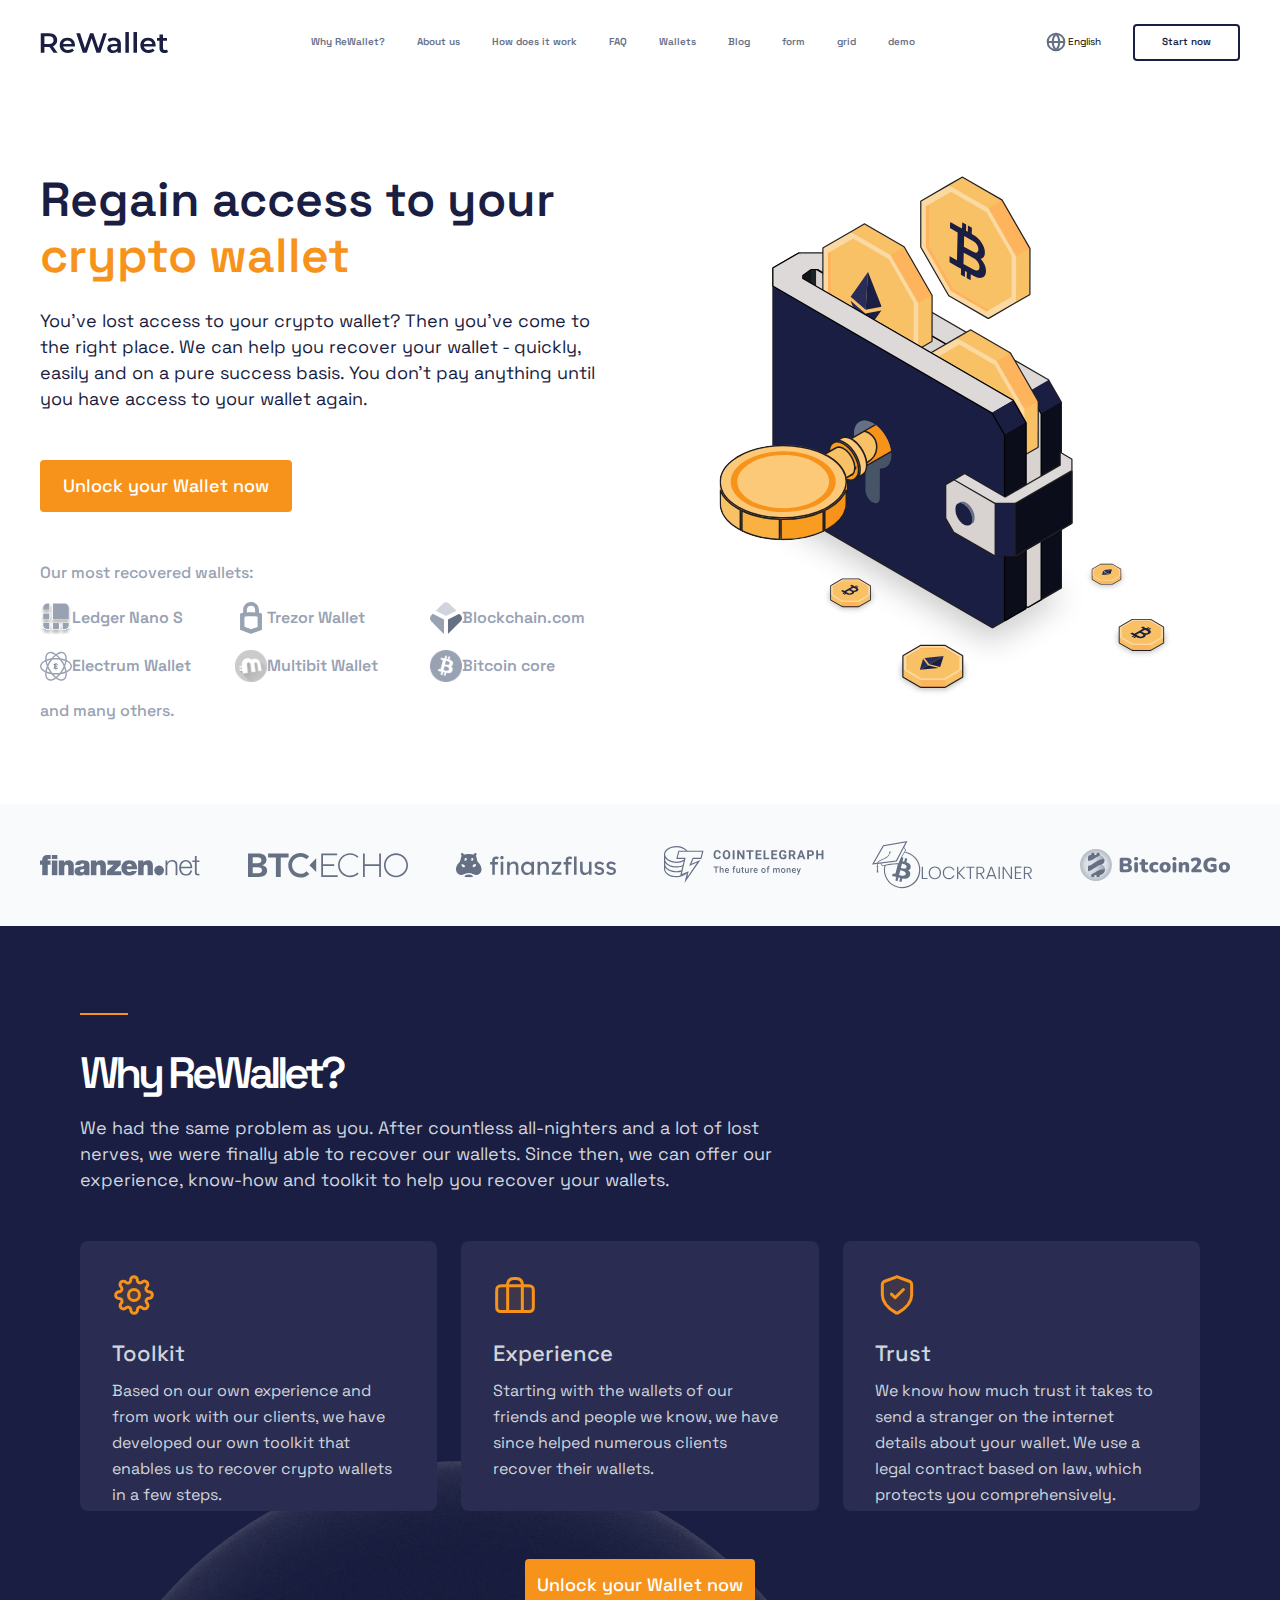
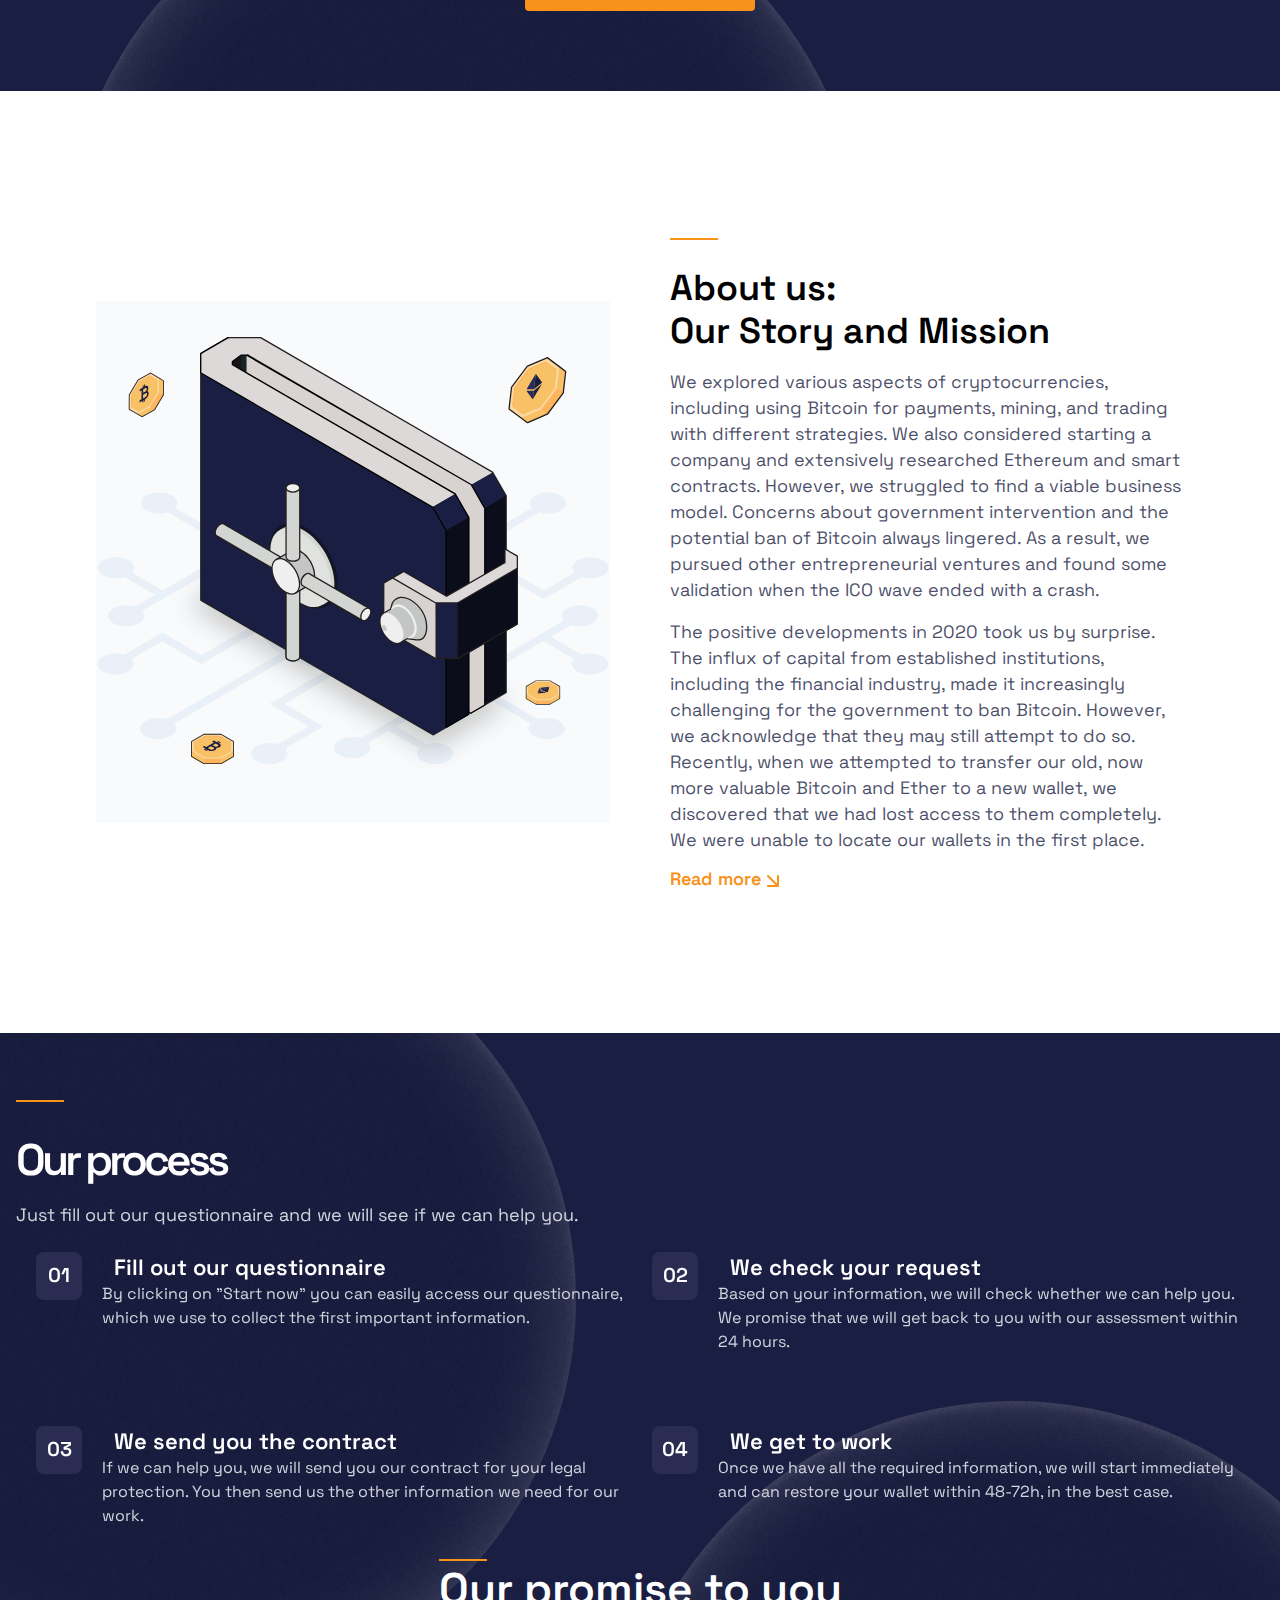
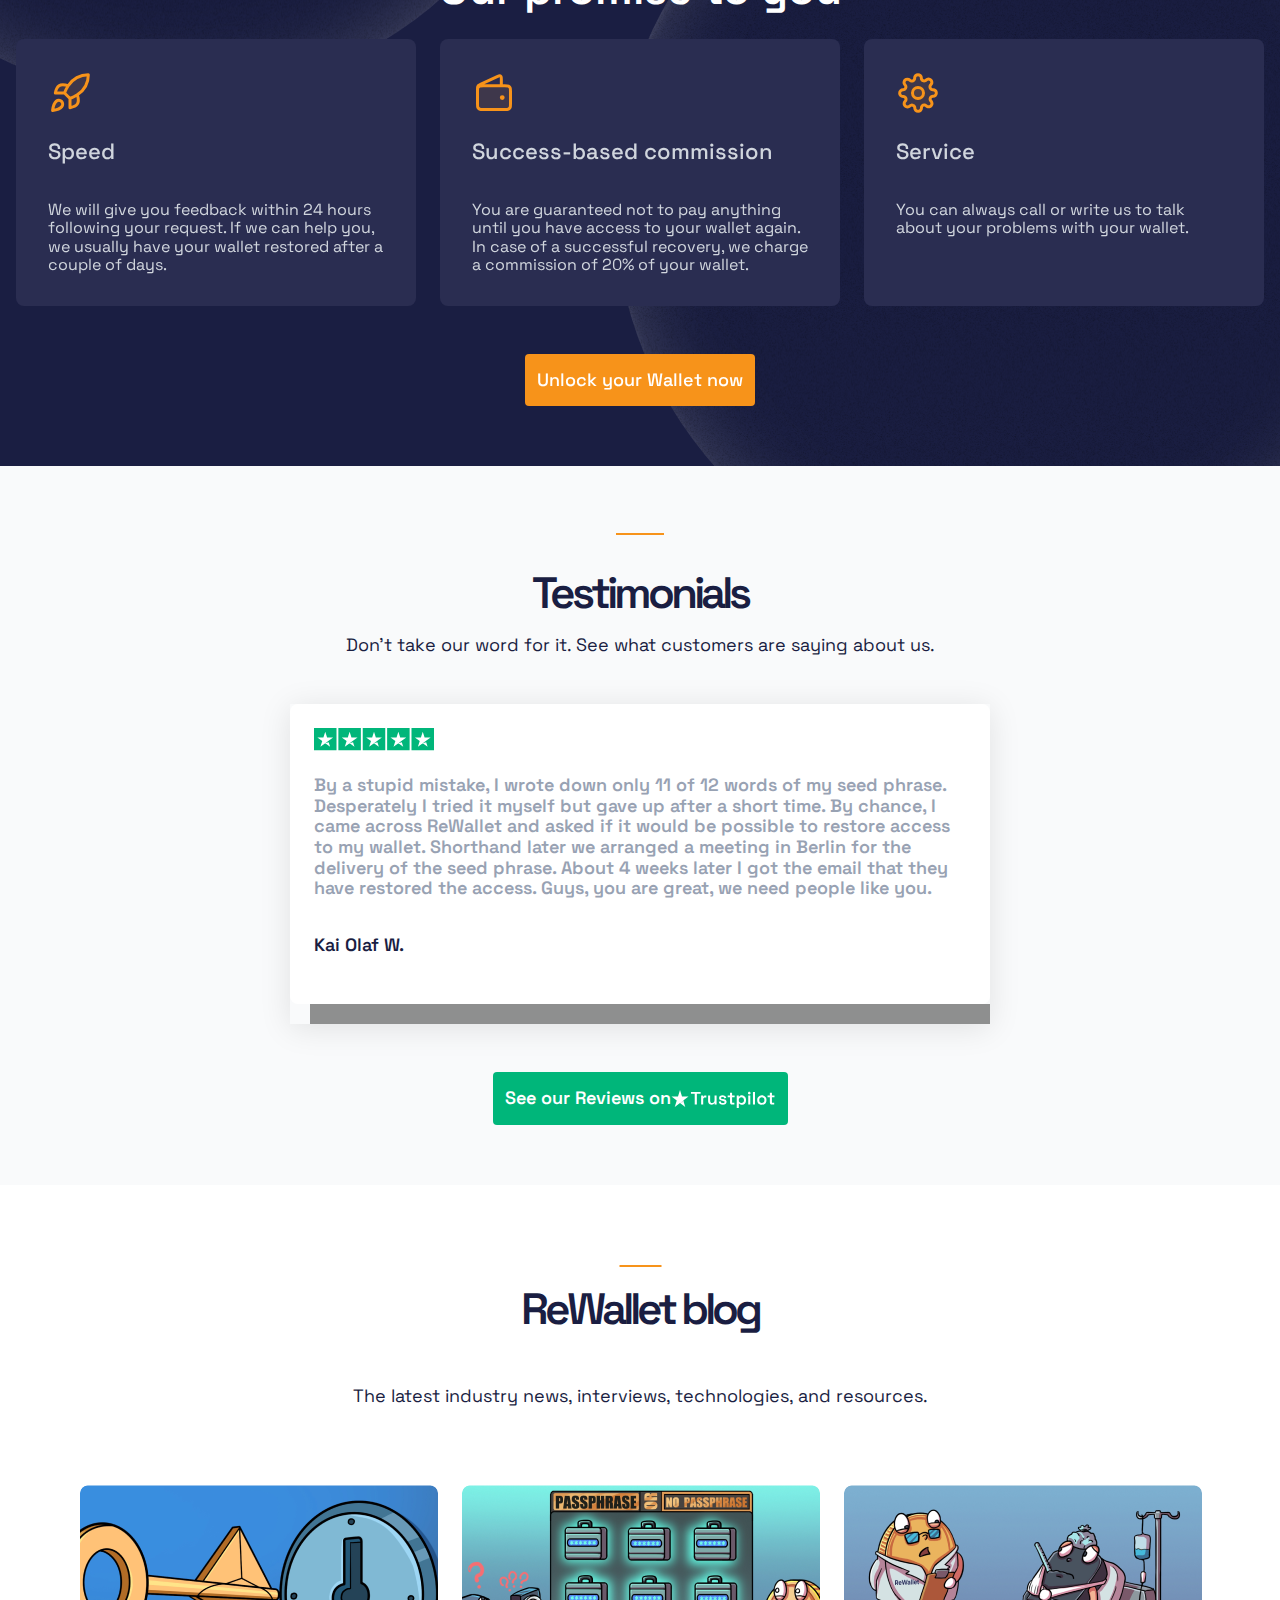
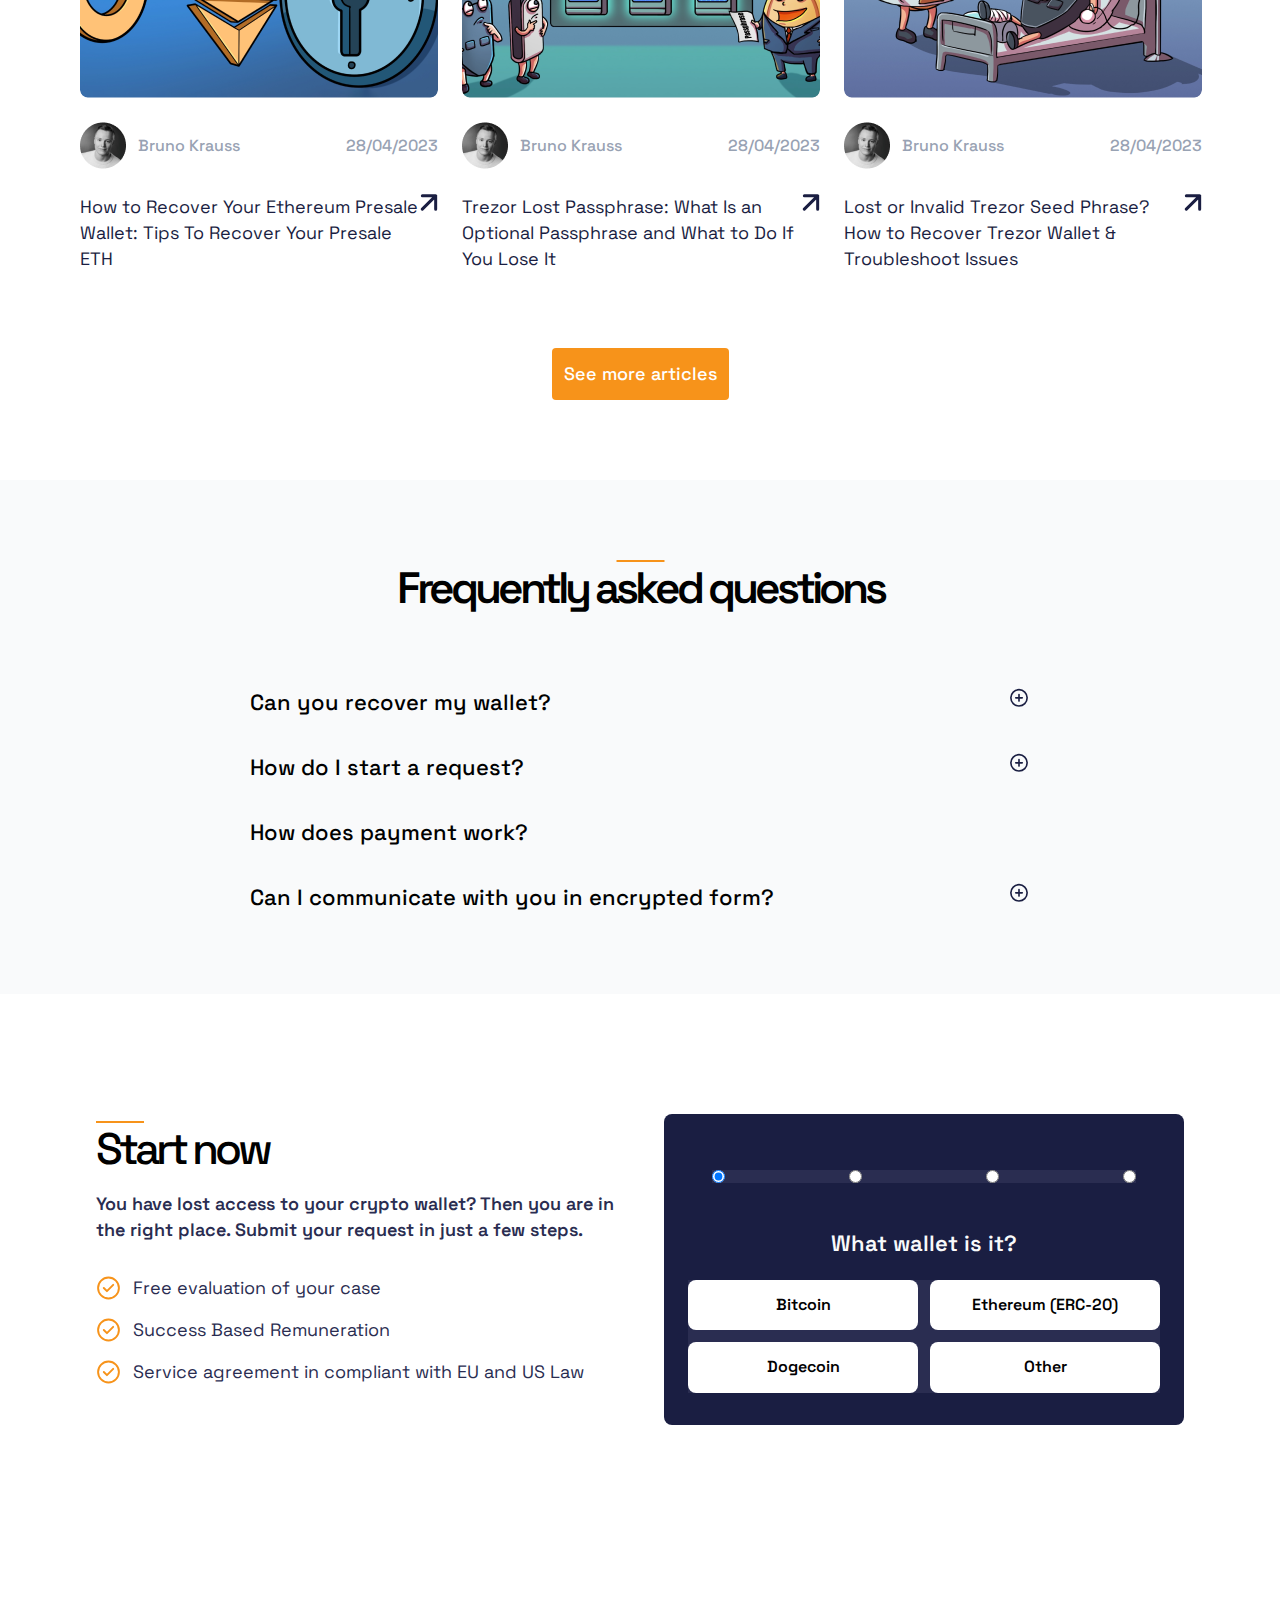
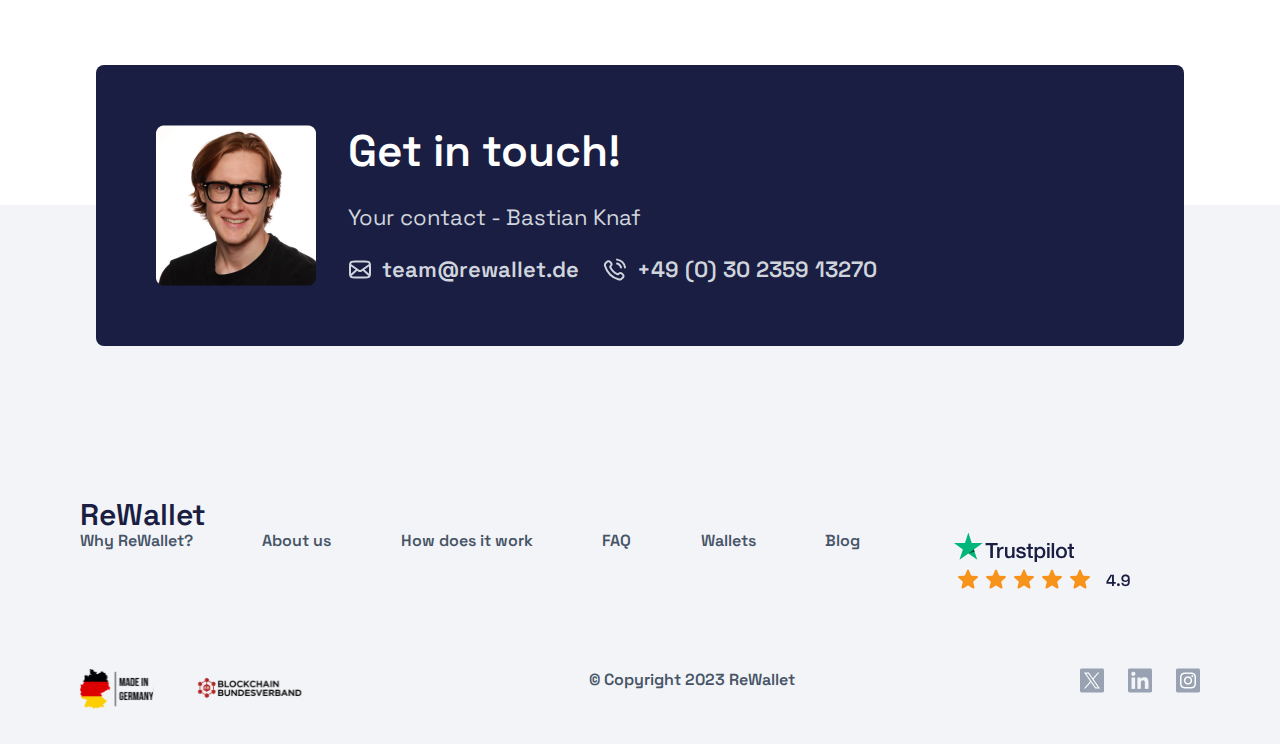
==== index.html @ 8395cf78 "fix-validation" ====
<!DOCTYPE html>
<html lang="en">

<head>
    <meta charset="UTF-8">
    <meta name="viewport" content="width=device-width, initial-scale=1.0">
    <link rel="stylesheet" href="css/normalize.css">
    <link rel="stylesheet" href="css/style.css">
    <link rel="shortcut_icon" href="#" type="image/png">
    <title>ReWallet</title>

</head>

<body>
    <header class="header__container">
        <img class="header__logo" src="./img/ReWallet.svg" alt="ReWallet">

        <div class="header__navbar">
            <nav class="navbar">
                <a href="index.html">Why ReWallet?</a>
                <a href="#">About us</a>
                <a href="#">How does it work</a>
                <a href="#">FAQ</a>
                <a href="#">Wallets</a>
                <a href="#">Blog</a>
                <a href="form.html">form</a>
                <a href="grid.html">grid</a>
                <a href="demo.html">demo</a>
            </nav>
        </div>
        <div class="header_btns">
            <button class="header_langbtn">
        <img src="img/world.svg" alt="">English</button>
            <a class="header2_startnow_text" href="#">Start now</a>
        </div>

        <button class="header__button-menu" name="menu">
      <img src="./img/nav_menu_button.svg" alt="navigation">
    </button>

    </header>
    <main>
        <section class="regain">
            <div class="regain_container">
                <h1>
                    Regain access to your<span> crypto wallet</span>
                </h1>
                <p class="regain-text">
                    You've lost access to your crypto wallet? Then you've come to the right place. We can help you recover your wallet - quickly, easily and on a pure success basis. You don't pay anything until you have access to your wallet again.</p>
                <a class="regain_button" href="#">Unlock your Wallet now</a>
                <div class="logos_container">
                    <p class="regain_subsubtitle">Our most recovered wallets:</p>
                    <ul class="logos">
                        <li>
                            <img src="./img/ledger_nano_s_icon_.svg" alt="">
                            <p>
                                Ledger Nano S</p>
                        </li>
                        <li>
                            <img src="./img/trezor_wallet_icon.svg" alt="">
                            <p>Trezor Wallet</p>
                        </li>
                        <li>
                            <img src="./img/blockchane_icon.svg" alt="">
                            <p>Blockchain.com</p>
                        </li>
                        <li>
                            <img src="./img/electrum_wallet_icon.svg" alt="">
                            <p>Electrum Wallet</p>
                        </li>
                        <li>
                            <img src="./img/multibit_wallet_icon.svg" alt="">
                            <p>Multibit Wallet</p>
                        </li>
                        <li>
                            <img src="./img/bitcoin_core_icon.png" alt="">
                            <p>Bitcoin core</p>
                        </li>
                    </ul>
                    <p class="regain_subsubtitle">and many others.</p>
                </div>
            </div>
            <img class="img_izoiation" src="./img/main_logo.svg" alt="">

        </section>
        <section class="logos_2">
            <ul class="logos2">
                <li><img src="./img/finanzer_net.svg" alt="finazer"></li>
                <li><img src="./img/btc_echo.svg" alt="btc_echo"></li>
                <li><img src="./img/finanzfluss.svg" alt="finanzfluss"></li>
                <li><img src="./img/Cointelegraph.svg" alt="Cointelegraph"></li>
                <li><img src="./img/locktrainer.svg" alt="locktrainer"></li>
                <li><img src="./img/b2go.svg" alt="b2go"></li>
            </ul>
        </section>
        <section class="why_title">
            <img class="fon_eps" src="./img/Ellipse.svg" alt="">
            <div>
                <img class="line_orange" src="./img/line_orange.svg" alt="">
                <h1>Why ReWallet?</h1>
                <p>
                    We had the same problem as you. After countless all-nighters and a lot of lost nerves, we were finally able to recover our wallets. Since then, we can offer our experience, know-how and toolkit to help you recover your wallets.
                </p>
                <img class="fon_eps1" src="./img/Ellipse.svg" alt="">
                <div class="why_table">
                    <ul class="why_li">


                        <li>
                            <img src="./img/toolkit_icon.svg" alt="">
                            <h2>Toolkit</h2>
                            <p>
                                Based on our own experience and from work with our clients, we have developed our own toolkit that enables us to recover crypto wallets in a few steps.
                            </p>
                        </li>
                        <li>
                            <img src="./img/experience_icon.svg" alt="experience">
                            <h2>Experience</h2>
                            <p>
                                Starting with the wallets of our friends and people we know, we have since helped numerous clients recover their wallets.
                            </p>
                        </li>
                        <li>
                            <img src="./img/trust_icon.svg" alt="trust">
                            <h2>Trust</h2>
                            <p>
                                We know how much trust it takes to send a stranger on the internet details about your wallet. We use a legal contract based on law, which protects you comprehensively.
                            </p>
                        </li>
                    </ul>
                    <a class="btn_why" href="#">Unlock your Wallet now</a>
                </div>
            </div>
        </section>

        <section class="about_us">
            <img class="img_izoiation" src="./img/isolation_mode.svg" alt="isolation_mode">
            <div class="About_our">
                <img src="./img/line_orange.svg" alt="line">
                <h1>About us:<br>Our Story and Mission</h1>
                <p>
                    We explored various aspects of cryptocurrencies, including using Bitcoin for payments, mining, and trading with different strategies. We also considered starting a company and extensively researched Ethereum and smart contracts. However, we struggled
                    to find a viable business model. Concerns about government intervention and the potential ban of Bitcoin always lingered. As a result, we pursued other entrepreneurial ventures and found some validation when the ICO wave ended with
                    a crash. </p>
                <p>
                    The positive developments in 2020 took us by surprise. The influx of capital from established institutions, including the financial industry, made it increasingly challenging for the government to ban Bitcoin. However, we acknowledge that they may still
                    attempt to do so. Recently, when we attempted to transfer our old, now more valuable Bitcoin and Ether to a new wallet, we discovered that we had lost access to them completely. We were unable to locate our wallets in the first place.
                </p>
                <a href="#">Read more<img src="./img/show_more.svg" alt="show_more"></a>
            </div>
        </section>

        <section class="section">
            <img class="first-bg-image" src="img/Ellipse.svg" alt="">
            <img class="second-bg-image" src="img/Ellipse.svg" alt="">

            <div class="our_process">

                <img src="./img/line_orange.svg" alt="line">
                <h1>Our process</h1>
                <p>
                    Just fill out our questionnaire and we will see if we can help you.
                </p>

                <ul class="our_ul">
                    <li>
                        <span>01</span>
                        <div>

                            <h2>Fill out our questionnaire</h2>
                            <p>
                                By clicking on "Start now" you can easily access our questionnaire, which we use to collect the first important information.
                            </p>
                        </div>

                    </li>
                    <li>
                        <span>02</span>
                        <div>

                            <h2>We check your request</h2>
                            <p>
                                Based on your information, we will check whether we can help you. We promise that we will get back to you with our assessment within 24 hours.
                            </p>
                        </div>

                    </li>
                    <li>
                        <span>03</span>
                        <div>

                            <h2>We send you the contract</h2>
                            <p>
                                If we can help you, we will send you our contract for your legal protection. You then send us the other information we need for our work.
                            </p>
                        </div>

                    </li>
                    <li>
                        <span>04</span>
                        <div>

                            <h2>We get to work</h2>
                            <p>
                                Once we have all the required information, we will start immediately and can restore your wallet within 48-72h, in the best case.
                            </p>
                        </div>
                    </li>
                </ul>

            </div>
            <div class="our_promise_subtitle">
                <img src="./img/line_orange.svg" alt="line">
                <h2>Our promise to you</h2>
            </div>
            <div class="our_promise_block2">
                <ul>
                    <li>
                        <img src="./img/rocket.svg" alt="rocket">
                        <h3>Speed</h3>
                        <p>
                            We will give you feedback within 24 hours following your request. If we can help you, we usually have your wallet restored after a couple of days.
                        </p>
                    </li>
                    <li>
                        <img src="./img/wallet_icon.svg" alt="wallet">
                        <h3>Success-based commission</h3>
                        <p>
                            You are guaranteed not to pay anything until you have access to your wallet again. In case of a successful recovery, we charge a commission of 20% of your wallet.
                        </p>
                    </li>
                    <li>
                        <img src="./img/gear_icon.svg" alt="gear">
                        <h3>Service</h3>
                        <p>
                            You can always call or write us to talk about your problems with your wallet.
                        </p>
                    </li>
                </ul>
                <a class="our_button">Unlock your Wallet now</a>
            </div>
        </section>
        <section class="section_testimonials">
            <div class="container_testimonials">
                <img src="./img/line_orange.svg" alt="line">
                <h1>Testimonials</h1>
                <p>
                    Don't take our word for it. See what customers are saying about us.
                </p>
            </div>
            <div class="wrapper">
                <ul>
                    <li>
                        <img src="./img/five_stars.svg" alt="stars">
                        <p>
                            By a stupid mistake, I wrote down only 11 of 12 words of my seed phrase. Desperately I tried it myself but gave up after a short time. By chance, I came across ReWallet and asked if it would be possible to restore access to my wallet. Shorthand later
                            we arranged a meeting in Berlin for the delivery of the seed phrase. About 4 weeks later I got the email that they have restored the access. Guys, you are great, we need people like you.
                        </p>
                        <h2>Kai Olaf W.</h2>
                    </li>
                    <li>
                        <img src="./img/five_stars.svg" alt="stars">
                        <p>
                            I had pretty much written off my lost wallet until I came across ReWallet in forums. The good reviews prompted me to make an inquiry on the ReWallet site. At first, I was skeptical. But that was quickly dispelled. Promptly came a response, and it was
                            probed whether a recovery of my wallet possible. After about 1 week came the positive news. Then everything went quickly and I was back in possession of my Wallet.
                        </p>
                        <h2>Daniel</h2>
                    </li>
                </ul>
            </div>
            <a class="star_button" href="#">
                <p>See our Reviews on</p>
                <img src="./img/star_trustpoilot.svg" alt="one_star">
            </a>
        </section>
        <section class="rew_blog">
            <div class="blog_subsection">
                <img src="img/line_orange.svg" alt="line_orange_center" class="line_center">
                <h2>ReWallet blog</h2>
                <p>
                    The latest industry news, interviews, technologies, and resources.
                </p>
            </div>
            <ul class="blog_sect">
                <li class="gap_rew">
                    <img src="./img/key.png" alt="key">
                    <ul class="rewallet-ul__ava">
                        <li>
                            <p> Bruno Krauss</p>
                            <img class="rewallet_line" src="./img/ava.png" alt="avatar">
                        </li>
                        <li>
                            <p>28/04/2023</p>
                        </li>
                    </ul>
                    <a href="#">
                        <p class="rewallet__item"> How to Recover Your Ethereum Presale Wallet: Tips To Recover Your Presale ETH
                            <img src="./img/arrow_Icon.svg" alt="arrow">
                        </p>
                    </a>
                </li>
                <li class="gap_rew">
                    <img class="rewallet__img" src="./img/fishs.png" alt="fish">
                    <ul class="rewallet-ul__ava">
                        <li>
                            <p> Bruno Krauss</p>
                            <img class="rewallet_line" src="./img/ava.png" alt="avatar">
                        </li>
                        <li>
                            <p>28/04/2023</p>
                        </li>
                    </ul>
                    <a href="">
                        <p class="rewallet__item">Trezor Lost Passphrase: What Is an Optional Passphrase and What to Do If You Lose It <img src="./img/arrow_Icon.svg" alt="arrow" class="arrow">
                        </p>
                    </a>
                </li>
                <li class="gap_rew">
                    <img class="rewallet__img" src="./img/doctors.png" alt="doc">
                    <ul class="rewallet-ul__ava">
                        <li>
                            <p> Bruno Krauss</p>
                            <img class="rewallet_line" src="./img/ava.png" alt="avatar">
                        </li>
                        <li>
                            <p>28/04/2023</p>
                        </li>
                    </ul>
                    <a href="">
                        <p class="rewallet__item">
                            Lost or Invalid Trezor Seed Phrase? How to Recover Trezor Wallet & Troubleshoot Issues
                            <img src="./img/arrow_Icon.svg" alt="arrow">
                        </p>
                    </a>
                </li>
            </ul>
            <a href="#" class="reg-discrbtn">See more articles</a>

        </section>
        <section class="lost_section">
            <div class="container_Frequently">
                <img src="img/line_orange.svg" alt="">
                <h2>Frequently asked questions</h2>
            </div>

            <div class="frequently__list">
                <ul>
                    <li>
                        <details>
                            <summary>
                                <a>
                                    <span>Can you recover my wallet?</span>
                                    <img src="./img/plus.svg" alt="plus_button" class="plus_img">
                                </a>
                            </summary>
                            <p> We cannot guarantee that we will be able to help you with your wallet. However, we have already helped many clients with the recovery of their wallets in the past. Through our word libraries, our software tools and our optimized
                                scripts, which we run on high-performance hardware, we can help you find your wallet password or your seedphrase. We can also help you with the physical recovery of your wallet. Please send us a request via the contact
                                form and we will give you feedback if and how we can help you. </p>
                        </details>
                    </li>
                    <li>
                        <details>
                            <summary>
                                <a>
                                    <span>How do I start a request?</span>
                                    <img src="./img/plus.svg" alt="plus_button" class="plus_img">
                                </a>
                            </summary>
                            <p> no info </p>
                        </details>
                    </li>
                    <li>
                        <details>
                            <summary>
                                <a>
                                    <span>How does payment work?</span>
                                </a>
                            </summary>
                            <p> no info </p>
                        </details>
                    </li>
                    <li>
                        <details>
                            <summary>
                                <a class="frequently__button">
                                    <span> Can I communicate with you in encrypted form?</span>
                                    <img src="./img/plus.svg" alt="plus_button" class="plus_img">
                                </a>
                            </summary>
                            <p class="frequently__text"> no info </p>
                        </details>
                    </li>
                </ul>
            </div>
        </section>
        <section class="start_now">
            <div>

                <div class="container_start">
                    <img src="img/line_orange.svg" alt="line_orange">
                    <h2>Start now</h2>
                    <p>
                        You have lost access to your crypto wallet? Then you are in the right place. Submit your request in just a few steps.
                    </p>
                </div>
                <div class="start__list">
                    <ul>
                        <li class="strat__li">
                            <img class="start__img" src="./img/jackdaw.svg" alt="jackdaw">
                            <p class="start__sublist">Free evaluation of your case</p>
                        </li>
                        <li class="strat__li">
                            <img class="start__img" src="./img/jackdaw.svg" alt="jackdaw">
                            <p class="start__sublist">Success Based Remuneration</p>
                        </li>
                        <li class="strat__li">
                            <img class="start__img" src="./img/jackdaw.svg" alt="jackdaw">
                            <p class="start__sublist">Service agreement in compliant with EU and US Law</p>
                        </li>
                    </ul>
                </div>
            </div>
            <div class="contacts">

                <div class="cintacts_inp">
                    <input id="radio1" type="radio" name="radio" value="1" checked>
                    <input id="radio2" type="radio" name="radio" value="2">
                    <input id="radio3" type="radio" name="radio" value="3">
                    <input id="radio4" type="radio" name="radio" value="4">
                </div>
                <h3 class="subtitle_grid">What wallet is it?</h3>

                <article class="label_btn">
                    <label for="radio1">Bitcoin</label>
                    <label>Ethereum (ERC-20)</label>
                    <label>Dogecoin</label>
                    <label>Other</label>
                </article>


            </div>
        </section>

        <section class="seo">
            <div class="container_blue">
                <img src="./img/av.png" alt="avceo">
                <div class="seo_info">

                    <h2>Get in touch!</h2>
                    <p>Your contact - Bastian Knaf</p>
                    <div class="getin__list">
                        <ul>
                            <li>
                                <img src="./img/mail_Icon.svg" alt="emaill">
                                <a href="mailto:team@rewallet.de&body=hi" class="getin__textcolor">team@rewallet.de</a>
                            </li>
                        </ul>
                        <ul>
                            <li>
                                <img src="./img/tel_icon.svg" alt="telephone">
                                <a href="tel:+49(0)30235913270" class="getin__textcolor">+49 (0) 30 2359 13270</a>
                            </li>
                        </ul>
                    </div>
                </div>
            </div>

        </section>
    </main>
    <footer class="footer_container">

        <h3>ReWallet</h3>
        <div class="footer_links_block">
            <ul class="footer_links">
                <li><a href="#">Why ReWallet?</a></li>
                <li><a href="#">About us</a></li>
                <li><a href="#">How does it work</a></li>
                <li><a href="#">FAQ</a></li>
                <li><a href="#">Wallets</a></li>
                <li><a href="#">Blog</a></li>
                <li>

                </li>
            </ul>
            <ul class="rewallet__starimg">
                <li><img src="./img/logo-white_star.svg" alt="star"></li>
                <li><img src="./img/Stars_49.svg" alt="stars"></li>
            </ul>
        </div>

        <div class="footer_r">
            <ul class="rewallet__logolist">
                <li><img src="./img/germany.svg" alt="германия"></li>
                <li><img src="./img/Bundesblock_edited_icon.svg" alt="logo"></li>
            </ul>
            <p>© Copyright 2023 ReWallet</p>
            <ul class="f_word">
                <li><a href="#">Imprint</a></li>
                <li><a href="#">Privacy Policy</a></li>
            </ul>
            <ul class="f_icons">
                <li>
                    <img src="img/x_icon.png" alt="">
                </li>
                <li>
                    <img src="img/in_icon.png" alt="">
                </li>
                <li>
                    <img src="img/inst.png" alt="">
                </li>
            </ul>
        </div>
    </footer>
</body>

</html>
---- css/style.css ----
/* Шрифты */

@font-face {
    font-family: "Space_Grotesk";
    src: url('../fonts/SpaceGrotesk-SemiBold.ttf') format("truetype");
    font-weight: 600;
    font-style: normal;
}

@font-face {
    font-family: "Space_Grotesk";
    src: url('../fonts/SpaceGrotesk-Medium.ttf') format("truetype");
    font-weight: 500;
    font-style: normal;
}

@font-face {
    font-family: "Space_Grotesk";
    src: url('../fonts/SpaceGrotesk-Regular.ttf') format("truetype");
    font-weight: 400;
    font-style: normal;
}

:root {
    --bg-orange: #F7931A;
    --dark-blue: #1a1e42;
    --text-gray: #98A2B3;
    --text-dark-blue: rgba(26, 30, 66, 0.80);
    font-size: 62.5%;
    min-width: 373px;
    max-width: 1440px;
    margin: 0 auto;
}

* {
    margin: 0;
    padding: 0;
    text-decoration: none;
    list-style: none;
    padding-inline-start: 0;
    border: none;
    background: none;
    background-repeat: no-repeat;
    box-sizing: border-box;
}

::selection {
    background: var(--bg-orange);
    color: #fff;
    display: flex;
    justify-content: center;
}

body {
    font-family: 'Space_Grotesk';
    font-weight: 600;
    min-height: 100vh;
}

footer {
    position: sticky;
    top: 100vh;
}

section {
    margin: 0 auto 0px;
    padding: 40px 16px;
    display: flex;
    flex-direction: column;
    align-items: center;
    justify-content: center;
}

h1 {
    margin-bottom: 16px;
    font-size: 3.6rem;
    font-family: 'Space_Grotesk';
    font-weight: 600;
    line-height: 1.2;
    text-align: left;
}

h2 {
    margin-bottom: 24px;
    text-align: left;
    font-size: 2.8rem;
    font-family: 'Space_Grotesk';
    font-weight: 700;
}

a:hover {
    text-decoration: none;
    transition: 1s;
    cursor: pointer;
    transform: scale(1.2);
    box-shadow: 10px 10px 20px rgba(36, 36, 36, 0.5);
    /* transform: rotate(5deg); */
}

.desctop {
    display: none;
}

.header__container {
    display: flex;
    margin: 16px 19.5px;
    justify-content: space-between;
}

.header__logo {
    width: 140px;
    height: 37px;
}

.header__button-menu {
    width: 40px;
    height: 40px;
}

.regain_container {
    justify-content: center;
    margin: 40px 0px;
}

.regain_container>h1 {
    margin-top: 48px;
    font-size: 4.8rem;
    font-weight: 700;
    color: #1a1e42;
    line-height: 56px;
}

.regain_container h1 span {
    color: #F7931A;
}

.regain-text {
    margin-top: 24px;
    color: #1a1e42;
    font-size: 1.8rem;
    line-height: 26px;
    font-weight: 400;
}

.regain_button {
    color: #fff;
    background-color: #F7931A;
    display: flex;
    border-radius: 4px;
    font-size: 1.8rem;
    font-weight: 500;
    line-height: 28px;
    justify-content: center;
    padding: 12px;
    margin-top: 12px;
    max-width: 358px;
}

.img_izoiation {
    width: 100%;
}

.logos_container {
    margin: 48px 0 40px;
}

.regain_subsubtitle {
    color: #98A2B3;
    font-size: 1.6rem;
    line-height: 26px;
    font-weight: 500;
}

.logos {
    padding: 16px 0px;
    display: flex;
    flex-wrap: wrap;
    justify-content: space-between;
    gap: 16px 0px;
}

.logos li {
    display: flex;
    width: 170px;
    max-height: 40px;
    align-items: center;
}

.logos img {
    width: 32px;
    height: 32px;
}

.logos p {
    font-size: 1.6rem;
    color: #98A2B3;
    line-height: 24px;
}

.logos_2 {
    margin: 0;
    background-color: #F9FAFB;
}

.logos2 {
    padding: 40px 0px;
    display: flex;
    flex-wrap: wrap;
    gap: 16px 0px;
    align-items: center;
    justify-content: space-around;
}

.logos2 li {
    display: flex;
    align-items: center;
    height: 42px;
    width: 160px;
}

.why_title {
    background-color: #1A1E42;
    padding: 60px 16px;
    position: relative;
    overflow: hidden;
}

.fon_eps {
    position: absolute;
    top: -22.5%;
    left: -110%;
}

.why_title h1 {
    font-size: 4.4rem;
    line-height: 52px;
    letter-spacing: -4px;
    font-weight: 700;
    color: #FFFFFF;
    position: relative;
}

.why_title p {
    font-size: 1.8rem;
    line-height: 26px;
    font-weight: 400;
    color: #D0D5DD;
    position: relative;
    max-width: 700px;
}

.div_for_fon {
    position: relative;
}

.why_li {
    position: relative;
    display: flex;
    flex-wrap: nowrap;
    flex-direction: column;
    gap: 24px 0;
    padding: 48px 0;
}

.why_li li {
    display: flex;
    flex-direction: column;
    background-color: #2A2D51;
    border: 32px;
    border-radius: 8px;
    position: relative;
}

.why_li img {
    display: flex;
    flex-direction: column;
    height: 44px;
    width: 44px;
    margin: 32px 0px 0 32px;
}

.why_li h2 {
    color: #d0d5dd;
    font-size: 2.2rem;
    font-weight: 500;
    padding: 24px 0px 0px 32px;
    margin: 0;
}

.why_li p {
    color: #d0d5dd;
    font-size: 1.6rem;
    font-weight: normal;
    margin-top: 12px;
    padding: 0 32px 32px 32px;
}

.btn_why {
    color: #fff;
    background-color: #F7931A;
    display: flex;
    border-radius: 4px;
    font-size: 1.8rem;
    font-weight: 500;
    line-height: 28px;
    justify-content: center;
    padding: 12px;
    position: relative;
}

.fon_eps1 {
    position: absolute;
    top: 70%;
    left: 5%;
}

.rew_blog {
    padding: 60px 16px;
}

.rew_blog h2 {
    font-size: 4.4rem;
    line-height: 52px;
    letter-spacing: -4px;
    color: #1A1E42;
    margin: auto;
    font-weight: 700;
    padding-bottom: 32px;
}

.rew_blog p {
    color: #1A1E42;
    font-size: 1.8rem;
    line-height: 26px;
    font-weight: 400;
    padding-bottom: 16px;
}

.About_our>a {
    color: #F7931A;
    font-size: 1.8rem;
    display: flex;
    flex-direction: row;
    position: relative;
}

.section {
    background-color: #1A1E42;
    padding: 60px 16px;
    position: relative;
    overflow: hidden;
}

.first-bg-image {
    position: absolute;
    z-index: 0;
    top: -13%;
    right: 6%;
}

.second-bg-image {
    position: absolute;
    z-index: 0;
    bottom: -13%;
    left: 6%;
}

.our_process {
    z-index: 1;
}

.our_process>h1 {
    color: #FFFFFF;
    font-size: 4.4rem;
    line-height: 52px;
    letter-spacing: -4px;
    font-weight: 600;
    position: relative;
}

.our_process>p {
    color: #D0D5DD;
    font-size: 1.8rem;
    line-height: 26px;
    font-weight: 400;
}

.our_process>ul {
    display: flex;
    flex-wrap: wrap;
    gap: 24px;
    padding: 48px 0 48px;
}

.our_process li {
    display: flex;
    flex-direction: column;
    margin: 24px 0;
}

.our_ul span {
    display: flex;
    justify-content: space-around;
    align-items: center;
    width: 48px;
    height: 48px;
    border-radius: 8px;
    background-color: #2A2D51;
    color: #FFFFFF;
    font-size: 2.0rem;
}

.our_ul h2 {
    color: #FFFFFF;
    font-size: 2.2rem;
    line-height: 30px;
    padding: 20px 0 12px;
    margin: 0;
}

.our_ul p {
    color: #D0D5DD;
    font-size: 1.6rem;
    line-height: 24px;
    font-weight: 400;
}

.our_promise_subtitle {
    position: relative;
}

.our_promise_subtitle>h2 {
    color: #FFFFFF;
    font-size: 4.4rem;
    line-height: 52px;
}

.our_promise_block2 {
    z-index: 1;
    display: flex;
    flex-direction: column;
    gap: 48px;
}

.our_promise_block2>ul {
    display: flex;
    flex-wrap: nowrap;
    flex-direction: column;
    gap: 24px 0;
    padding-top: 48px 0;
}

.our_promise_block2 li {
    display: flex;
    flex-direction: column;
    background-color: #2A2D51;
    border: 32px;
    border-radius: 8px;
    row-gap: 24px;
    max-width: 411px;
    max-height: 294px;
}

.our_promise_block2 img {
    display: flex;
    flex-direction: column;
    height: 44px;
    width: 44px;
    margin: 32px 0px 0 32px;
    position: relative;
}

.our_promise_block2 h3 {
    color: #d0d5dd;
    font-size: 2.2rem;
    font-weight: 500;
    padding-left: 32px;
}

.our_promise_block2 p {
    color: #d0d5dd;
    font-size: 1.6rem;
    font-weight: normal;
    margin-top: 12px;
    padding: 0 32px 32px 32px;
}

.our_promise_block2>a {
    color: #fff;
    background-color: #F7931A;
    display: flex;
    border-radius: 4px;
    font-size: 1.8rem;
    font-weight: 500;
    line-height: 28px;
    justify-content: center;
    padding: 12px;
}

.our_promise_block2>a:hover {
    background-color: #fff;
    color: #1a1e42;
}

.section_testimonials {
    padding: 60px 16px;
    display: flex;
    flex-direction: column;
    background-color: #F9FAFB;
}

.container_testimonials {
    text-align: center;
}

.container_testimonials>h1 {
    color: #1A1E42;
    font-size: 44px;
    text-align: center;
    line-height: 52px;
    letter-spacing: -4px;
    margin-bottom: 16px;
}

.container_testimonials>p {
    font-size: 1.8rem;
    color: #1A1E42;
    font-weight: 400;
}

.wrapper {
    margin: 48px 16px;
    overflow: auto;
    position: relative;
    height: 530px;
    width: 320px;
    box-shadow: 0 4px 30px rgba(0, 0, 0, .1);
}

.wrapper>ul {
    position: absolute;
    top: 0;
    left: 0;
    display: flex;
    flex-direction: row;
    overflow-x: hidden;
    gap: 24px;
    box-shadow: 20px 20px rgba(36, 36, 36, 0.5);
}

.rew_blog a:active {
    background-color: #1A1E42;
}

.rew_blog p:active {
    color: #F7931A;
}

.wrapper li {
    padding: 24px;
    width: 300px;
    height: 500px;
    gap: 24px;
    display: flex;
    flex-direction: column;
    background-color: white;
    border-radius: 8px;
}

.wrapper img {
    width: 120px;
}

.wrapper p {
    color: #98A2B3;
    font-size: 1.8rem;
    height: 390px;
}

.wrapper h2 {
    font-size: 1.8rem;
    color: #1A1E42;
}

.star_button {
    background-color: #00B67A;
    display: flex;
    padding: 12px;
    align-items: center;
    border-radius: 4px;
}

.star_button>p {
    font-size: 1.8rem;
    color: #FFFFFF;
}

.testimonials_rew {
    font-size: 4.4rem;
    color: #1A1E42;
    line-height: 52px;
    letter-spacing: -4%;
    text-align: center;
}

.blog_subsection {
    display: flex;
    gap: 16px;
    text-align: center;
    flex-direction: column;
}

.blog_subsection>img {
    height: 1.75px;
}

.blog_subsection>p {
    font-size: 1.8rem;
    color: #1A1E42;
    line-height: 26px;
    text-align: center;
}

.blog_sect {
    gap: 24px;
    display: flex;
    flex-direction: column;
    align-items: center;
    margin: 48px 16px;
    width: 100%;
}

.gap_rew>img {
    border-radius: 8px;
}

.rewallet-ul__ava {
    display: flex;
    flex-wrap: nowrap;
    align-items: center;
    justify-content: space-between;
}

.rewallet-ul__ava li {
    display: flex;
    flex-direction: row-reverse;
    gap: 12px;
    align-items: center;
}

.rewallet-ul__ava p {
    text-align: center;
    color: #98A2B3;
    font-size: 1.6rem;
    font-weight: 500;
    padding: 11px 0;
}

.gap_rew {
    display: flex;
    flex-direction: column;
    gap: 24px;
    width: 100%;
}

.rewallet-ul__ava img {
    display: flex;
    align-items: center;
    gap: 12px;
}

.rewallet__item {
    font-size: 2.2rem;
    font-weight: 700;
    color: #1A1E42;
    display: flex;
    justify-content: space-between;
    align-items: flex-start;
    line-height: 30px;
}

.reg-discrbtn {
    color: #fff;
    background-color: #F7931A;
    display: flex;
    border-radius: 4px;
    font-size: 1.8rem;
    font-weight: 500;
    line-height: 28px;
    justify-content: center;
    padding: 12px;
}

.reg-discrbtn:hover {
    background-color: #1A1E42;
}

.lost_section {
    padding: 60px 16px;
    background-color: #F9FAFB;
}

.container_Frequently {
    display: flex;
    flex-direction: column;
    justify-content: center;
    padding-bottom: 48px;
}

.container_Frequently>img {
    height: 2px;
}

.container_Frequently>h2 {
    font-size: 4.4rem;
    font-weight: 700;
    text-align: center;
    line-height: 52px;
    letter-spacing: -4px;
}

.frequently__list>ul {
    display: flex;
    flex-direction: column;
    gap: 32px;
    max-width: 780px;
}

.frequently__list details {
    display: flex;
    flex-direction: column;
}

.frequently__list span {
    font-size: 2.2rem;
    font-weight: 500;
    line-height: 33px;
    padding-right: 24px;
}

.frequently__list a {
    display: flex;
    flex-direction: row;
    justify-content: space-between;
    align-items: flex-start;
}

.frequently__list img {
    height: 22px;
    width: 22px;
}

.frequently__list p {
    font-size: 1.8rem;
    color: #2A2D51;
    padding-right: 48px;
    max-width: 732px;
}

.start_now {
    margin: 0 auto 0px;
    padding: 40px 16px;
    display: flex;
    flex-direction: column;
    align-items: center;
    justify-content: center;
}

.container_start {
    display: flex;
    flex-direction: column;
    align-items: start;
}

.container_start>img {
    height: 2px;
}

.container_start>h2 {
    font-size: 4.4rem;
    font-weight: 500;
    letter-spacing: -4px;
    line-height: 52px;
    margin-bottom: 0;
    padding-bottom: 16px;
}

.container_start>p {
    font-size: 1.8rem;
    line-height: 26px;
    color: #2A2D51;
}

.start__list>ul {
    gap: 16px;
    display: flex;
    flex-direction: column;
    margin: 32px 0;
}

.start__list li {
    display: flex;
    flex-direction: row;
    align-items: center;
    justify-content: flex-start;
    gap: 12px;
}

.start__list img {
    height: 26px;
}

.start__list p {
    font-size: 1.8rem;
    font-weight: 300;
    color: #2A2D51;
}

.contacts {
    display: flex;
    flex-direction: column;
    background-color: #1A1E42;
    padding: 32px 24px;
    border-radius: 8px;
    gap: 24px;
    width: 100%;
}

.contacts div {
    align-items: center;
    display: flex;
    flex-direction: row;
    justify-content: space-between;
    margin: 24px;
    background-color: #2A2D51;
}

.contacts h3 {
    font-size: 2.2rem;
    color: #F9FAFB;
    text-align: center;
}

.contacts label {
    display: flex;
    align-items: center;
    justify-content: center;
    border-radius: 8px;
    padding: 16px 8px;
    background-color: #fff;
    font-size: 1.6rem;
}

.contacts label:hover {
    background-color: #F7931A;
    transition: 0.5s;
}

.label_btn {
    display: flex;
    flex-direction: column;
    align-items: stretch;
    justify-content: space-around;
    gap: 12px;
    background-color: #2A2D51;
}

.about_us {
    padding: 60px 16px;
    flex-direction: column-reverse;
}

.About_our p {
    font-size: 1.8rem;
    padding-bottom: 16px;
    font-weight: 300;
    color: rgba(26, 30, 66, 0.8);
    line-height: 26px;
}

.seo {
    width: 100%;
    height: 100%;
    background: linear-gradient(to bottom, white 50%, #F2F4F7 50%);
}

.seo_info {
    display: flex;
    flex-direction: column;
    align-items: flex-start;
}

.container_blue {
    background-color: #1A1E42;
    display: flex;
    flex-direction: column;
    align-items: flex-start;
    padding: 32px 24px;
    gap: 32px;
    border-radius: 8px;
}

.seo_info>h2 {
    color: #FFFFFF;
    font-size: 4.4rem;
    line-height: 52px;
}

.seo_info>p {
    font-size: 2.2rem;
    line-height: 32px;
    color: #D0D5DD;
    font-weight: 400;
    padding-bottom: 24px;
}

.getin__list {
    display: flex;
    flex-direction: column;
    gap: 24px;
}

.getin__list li {
    display: flex;
    flex-direction: row;
}

.getin__list a {
    color: #D0D5DD;
    font-size: 2.2rem;
    padding-left: 10px;
}

.getin__list a:hover {
    color: #F7931A;
}

.footer_container {
    margin: 0 auto;
    padding: 60px 16px;
    background-color: #F2F4F7;
    display: flex;
    flex-direction: column;
    align-items: center;
    align-items: stretch
}

.footer_container>h3 {
    font-size: 3.0rem;
    color: #1A1E42;
    padding-bottom: 24px;
}

.footer_links {
    display: flex;
    flex-direction: column;
    gap: 16px;
}

.footer_links a:hover {
    color: #F7931A;
}

.footer_links li {
    color: #D0D5DD;
    font-size: 1.6rem;
}

.footer_links a {
    color: #475467;
}

.rewallet__starimg {
    padding: 24px 0 40px;
    display: flex;
    flex-direction: column;
}

.rewallet__logolist {
    display: flex;
    flex-direction: row;
    gap: 40px;
}

.footer_r {
    display: flex;
    flex-direction: column;
    gap: 24px;
}

.footer_r p {
    font-size: 1.6rem;
    color: #475467;
    line-height: 24px;
}

.f_word {
    display: flex;
    flex-direction: row;
    gap: 16px;
}

.footer_r a {
    font-size: 1.6rem;
    color: #475467;
    line-height: 24px;
}

.f_icons {
    display: none;
}

@media (max-width: 719px) {
    .header__navbar {
        display: none;
    }
    .header_btns {
        display: none;
    }
}

@media screen and (min-width: 700px) {
    .header__container {
        display: flex;
        margin: 23.5px 40px;
        justify-content: space-between;
    }
    .logos_2 {
        align-items: stretch;
    }
    .logos2 {
        display: grid;
        grid: auto-flow / 1fr 1fr 1fr;
        justify-items: center;
        padding: 0;
    }
    .header__logo {
        padding-right: 12px;
        max-width: 140px;
    }
    .header__navbar {
        display: flex;
        flex-direction: row;
        align-items: center;
        justify-content: center;
        gap: 32px;
    }
    .footer_r {
        flex-direction: row;
        justify-content: space-between;
        padding-top: 72px;
        border-top: 1px #1A1E42;
    }
    .header_btns {
        display: none;
    }
    .header_btns>a {
        padding: 10px 27px;
        border: 2px solid #1A1E42;
        border-radius: 4px;
        color: #1A1E42;
        font-size: 2, 7rem;
        font-family: 700;
    }
    .navbar {
        display: flex;
        flex-direction: row;
        align-items: center;
        justify-content: center;
        gap: 32px;
    }
    .navbar>a {
        color: rgba(102, 112, 133, 1);
        font-family: 500;
    }
    .navbar a:hover {
        color: #F7931A;
        transition: 1s;
        cursor: pointer;
        border: none;
    }
    .header_langbtn {
        display: flex;
        align-items: center;
        justify-content: center;
        gap: 2px;
    }
    .header_btns a:hover {
        color: #F7931A;
        border-color: #F7931A;
        transition: 1s;
    }
    .header__button-menu {
        display: none;
    }
    .regain {
        display: flex;
        flex-direction: column;
    }
    .regain img {
        max-width: 720px;
    }
    .regain_container {
        max-width: 560px;
    }
    .regain_button {
        max-width: 252px;
        margin-top: 48px;
    }
    .regain_button:hover {
        background-color: #1A1E42;
        transition: 1s;
    }
    .why_table {
        display: flex;
        flex-direction: column;
        align-items: center;
    }
    .btn_why {
        margin-top: 60px;
        max-width: 252px;
        margin: 0px;
    }
    .btn_why:hover {
        background-color: #fff;
        color: #1a1e42;
    }
    .wrapper {
        width: 700px;
        height: 320px;
        gap: 48px;
    }
    .wrapper li {
        width: 700px;
        height: 300px;
    }
    .container {
        display: flex;
        flex-direction: column;
        align-items: center
    }
    .lost_section {
        padding: 80px 60px;
    }
    .seo {
        display: block;
    }
    .container_blue {
        display: flex;
        flex-direction: row;
        padding: 60px;
        margin: 80px;
    }
    .footer_container {
        padding: 32px 80px;
    }
    .footer_links_block {
        display: grid;
        justify-items: stretch;
        grid-template-columns: auto 22%;
        padding: 0;
        gap: 24px;
    }
    .footer_links {
        display: flex;
        justify-content: flex-start;
        align-items: flex-start;
        justify-content: space-between;
        flex-wrap: wrap;
        flex-direction: row;
    }
    .footer_container>h3 {
        padding-bottom: 0;
    }
    .rewallet__starimg {
        flex-direction: column;
        padding: 0;
        width: 178px;
    }
    .f_word {
        display: none;
    }
    .f_icons {
        display: flex;
        flex-direction: row;
        gap: 24px;
    }
    .our_process>ul {
        display: grid;
        grid: auto-flow/1fr 1fr;
        padding: 0px 20px;
    }
}

@media screen and (min-width: 870px) {
    .getin__list {
        display: flex;
        flex-direction: column;
    }
    .start_now {
        display: grid;
        grid: auto-flow / 1fr 1fr;
        gap: 48px;
        margin: 80px;
    }
    .frequently__list {
        width: 780px;
    }
}

@media screen and (min-width: 1050px) {
    .getin__list {
        flex-direction: row;
    }
}

@media screen and (min-width: 1200px) {
    .header_btns {
        display: flex;
        flex-direction: row;
        gap: 32px;
    }
    .regain {
        display: grid;
        grid: auto-flow / 1fr 1fr;
        justify-items: stretch;
        padding: 0 40px;
        margin: 0;
    }
    .why_title {
        padding: 80px;
    }
    .why_li {
        display: grid;
        grid: auto-flow / 1fr 1fr 1fr;
        justify-items: center;
        gap: 24px;
    }
    .about_us {
        display: grid;
        grid: auto-flow / 1fr 1fr;
        justify-items: stretch;
        margin: 80px;
        gap: 60px;
    }
    .logos2 {
        display: flex;
        justify-content: space-around;
        padding: 0;
    }
    .our_ul>ul {
        display: grid;
        grid: auto-flow / 1fr 1fr;
        gap: 48px;
    }
    .our_ul h2 {
        padding: 0 12px 0;
    }
    .our_process li {
        flex-direction: row;
        gap: 20px;
    }
    .our_process p {
        max-width: 650px;
    }
    .our_promise_subtitle {
        justify-content: start;
    }
    .our_promise_block2 {
        align-items: center;
    }
    .our_promise_block2>ul {
        display: grid;
        grid: auto-flow / 1fr 1fr 1fr;
        gap: 24px;
    }
    .our_promise_block2 li {
        max-width: 411px;
        max-height: 270px;
    }
    .first-bg-image {
        right: 55%;
    }
    .second-bg-image {
        left: 48%;
    }
    .our_ul p {
        max-width: 548px;
    }
    .rew_blog {
        padding: 80px;
    }
    .blog_sect {
        display: grid;
        grid: auto-flow / 1fr 1fr 1fr;
    }
    .blog_sect {
        flex-direction: row;
        margin: 60px 0px;
    }
    .start_now {
        display: grid;
        grid: auto-flow / 1fr 1fr;
        gap: 48px;
        margin: 80px;
    }
    .label_btn {
        display: grid;
        grid: auto-flow / 1fr 1fr;
    }
    .why_li li {
        max-width: 410px;
        max-height: 270px;
    }
    .header_langbtn:hover {
        text-decoration: none;
        transition: 1s;
        cursor: pointer;
        transform: scale(1.2);
    }
}
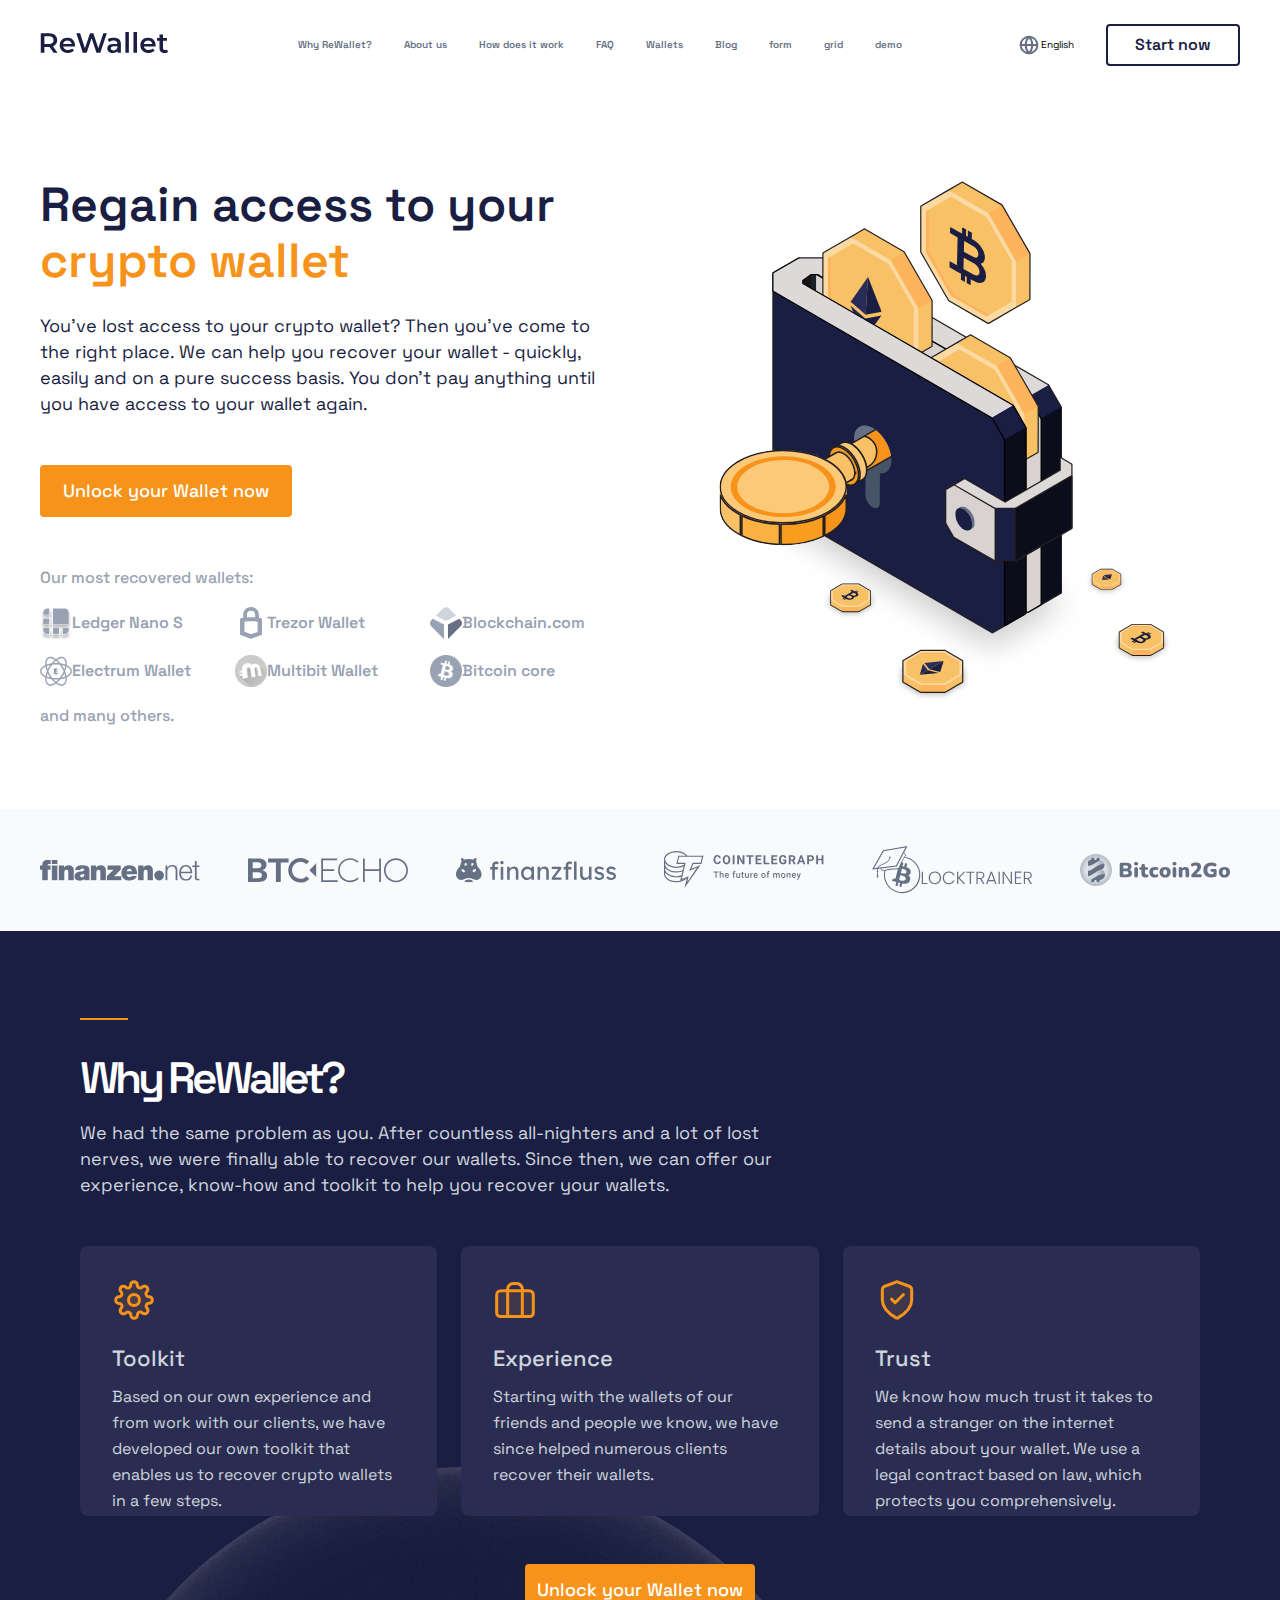
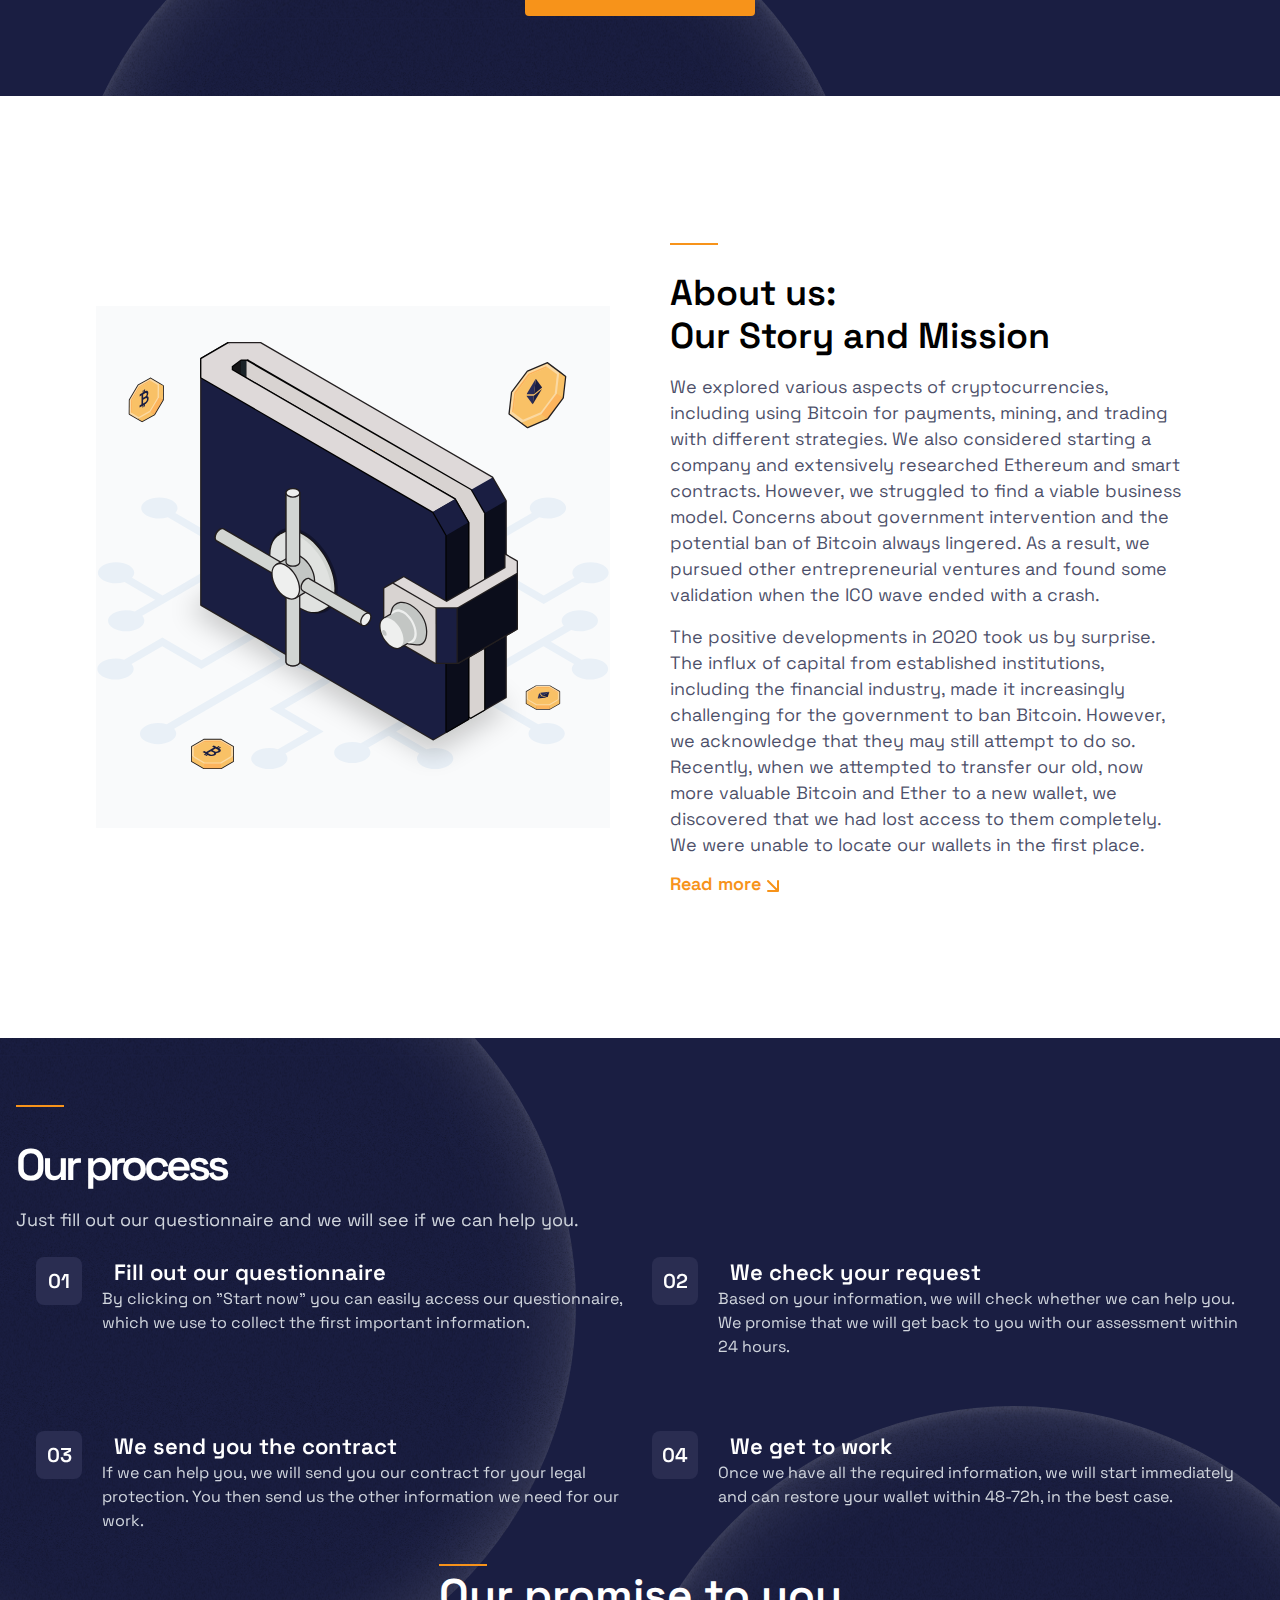
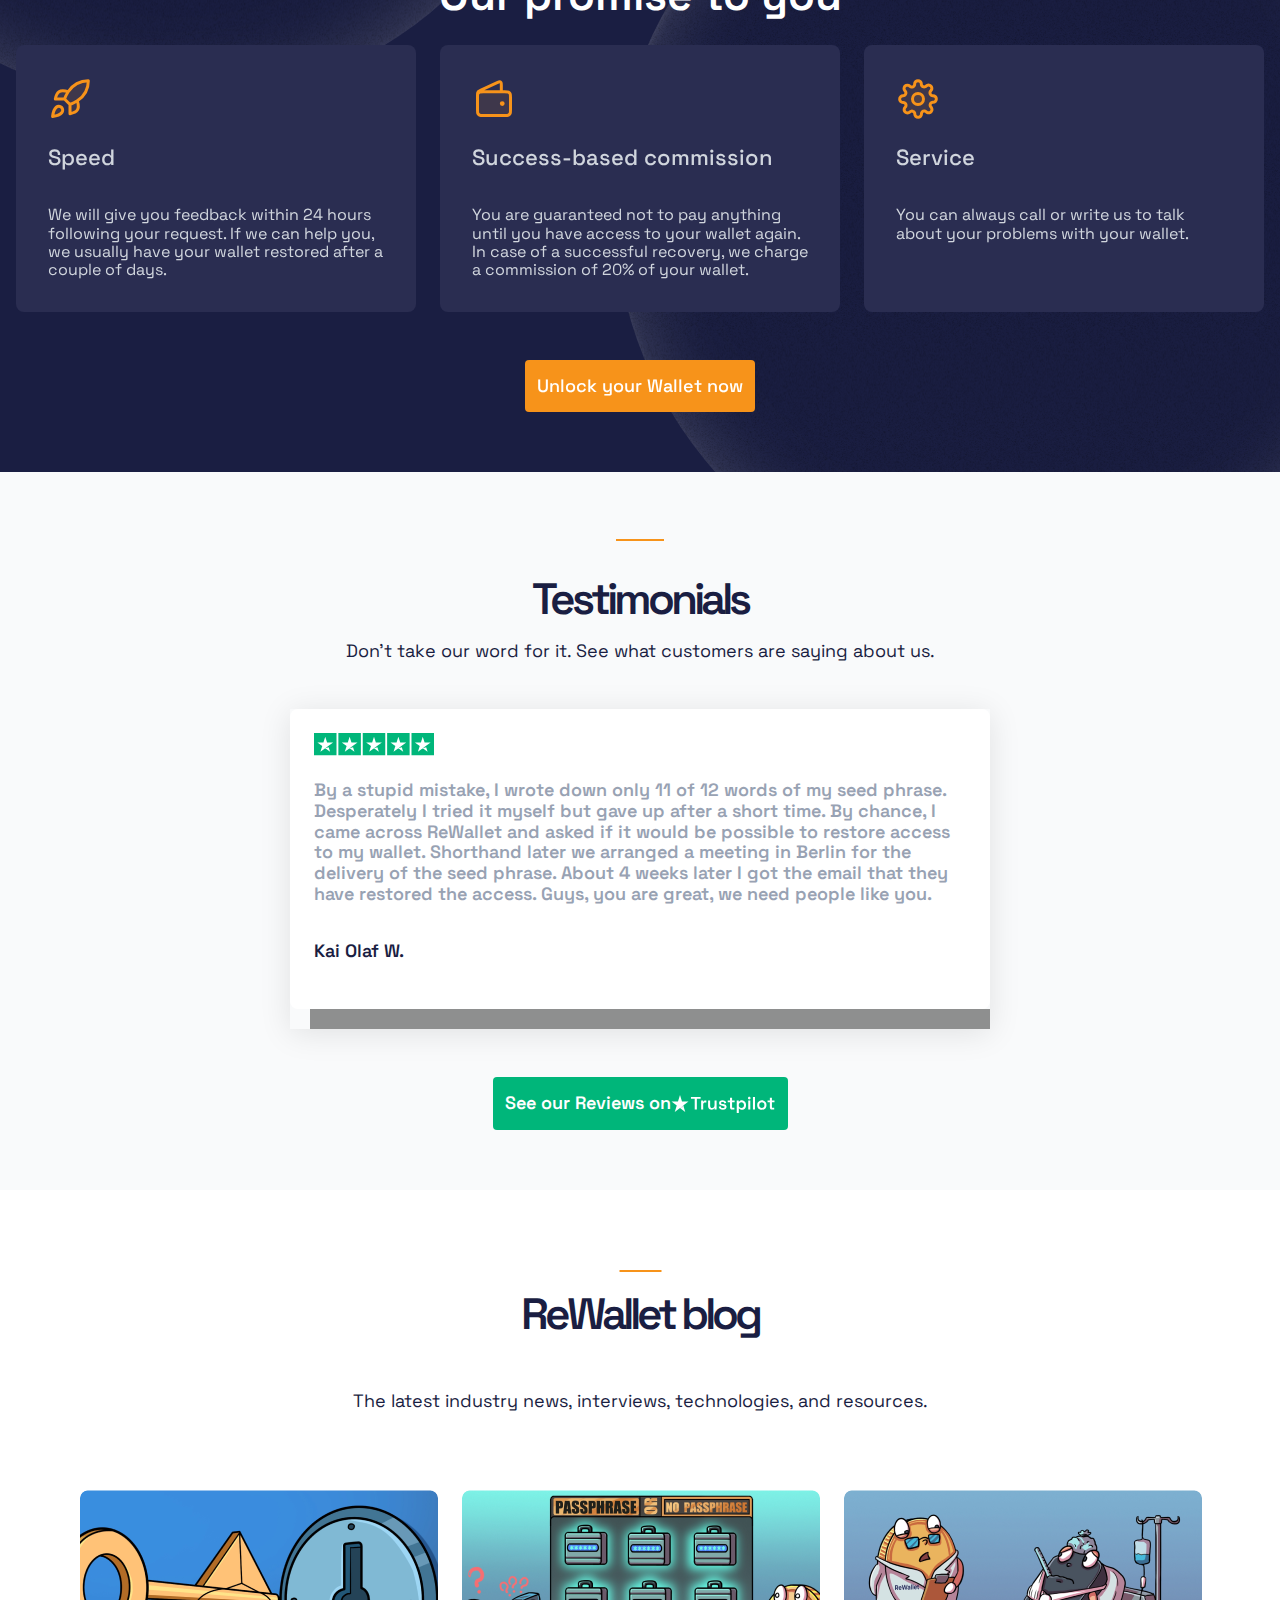
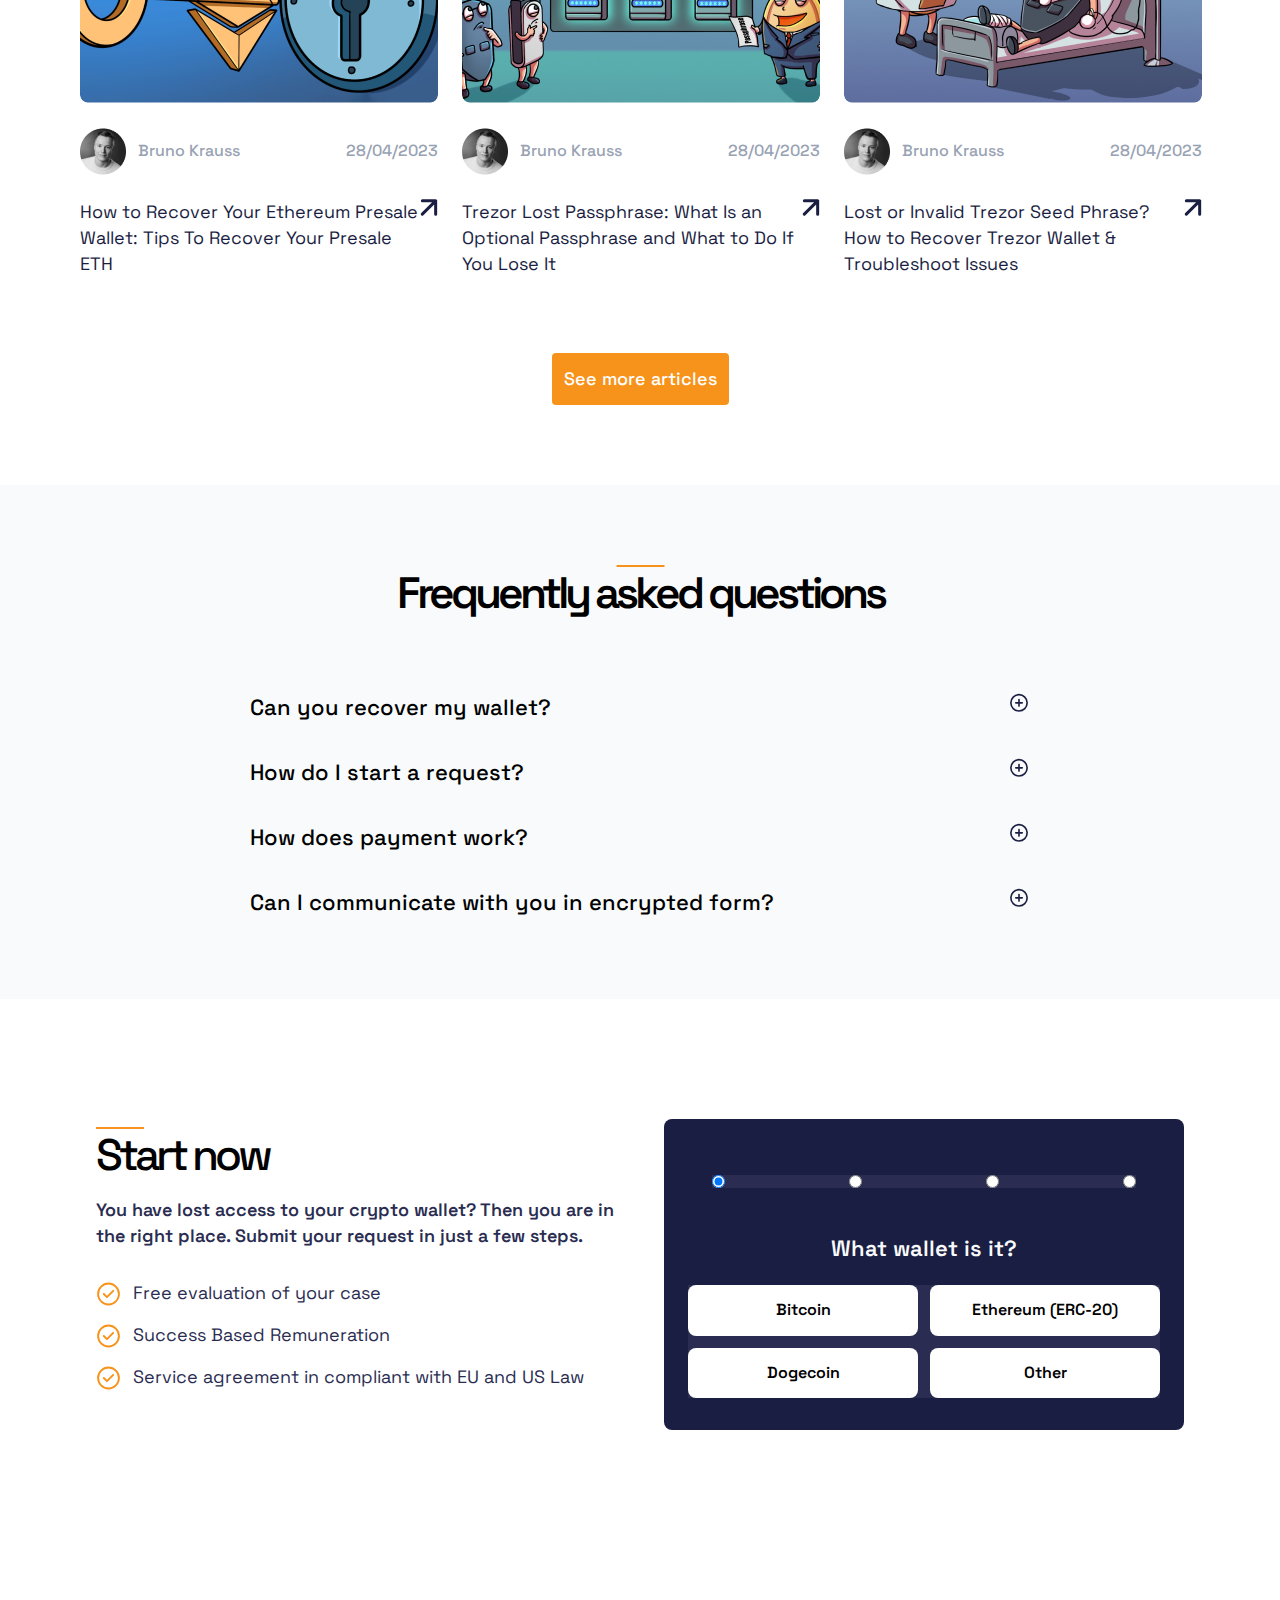
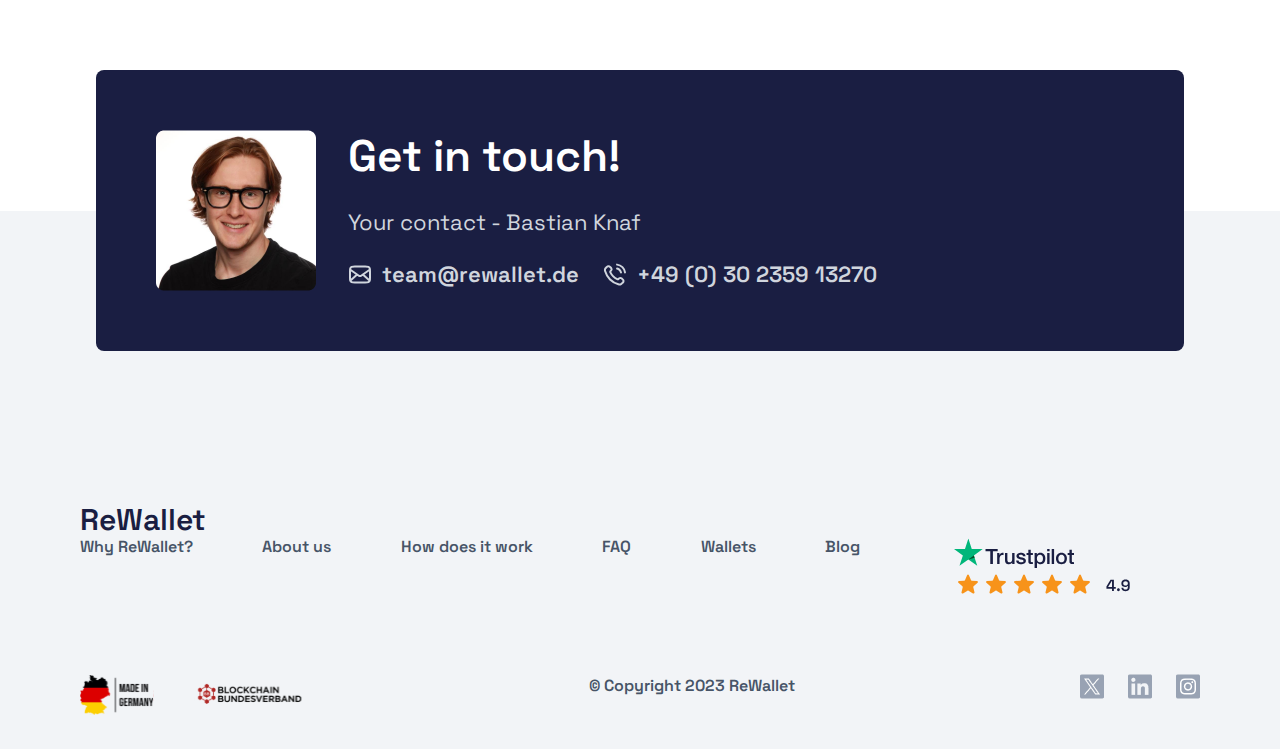
==== commit cd4ca25a: "endet w" ====
--- a/index.html
+++ b/index.html
@@ -374,6 +374,7 @@
                             <summary>
                                 <a>
                                     <span>How does payment work?</span>
+                                    <img src="./img/plus.svg" alt="plus_button" class="plus_img">
                                 </a>
                             </summary>
                             <p> no info </p>
--- a/css/style.css
+++ b/css/style.css
@@ -1010,6 +1010,18 @@
     display: none;
 }
 
+.sr-only {
+    position: absolute;
+    width: 1px;
+    height: 1px;
+    padding: 0;
+    margin: -1px;
+    overflow: hidden;
+    clip: rect(0, 0, 0, 0);
+    white-space: nowrap;
+    border-width: 0;
+}
+
 @media (max-width: 719px) {
     .header__navbar {
         display: none;
@@ -1059,7 +1071,7 @@
         border: 2px solid #1A1E42;
         border-radius: 4px;
         color: #1A1E42;
-        font-size: 2, 7rem;
+        font-size: 1.6rem;
         font-family: 700;
     }
     .navbar {
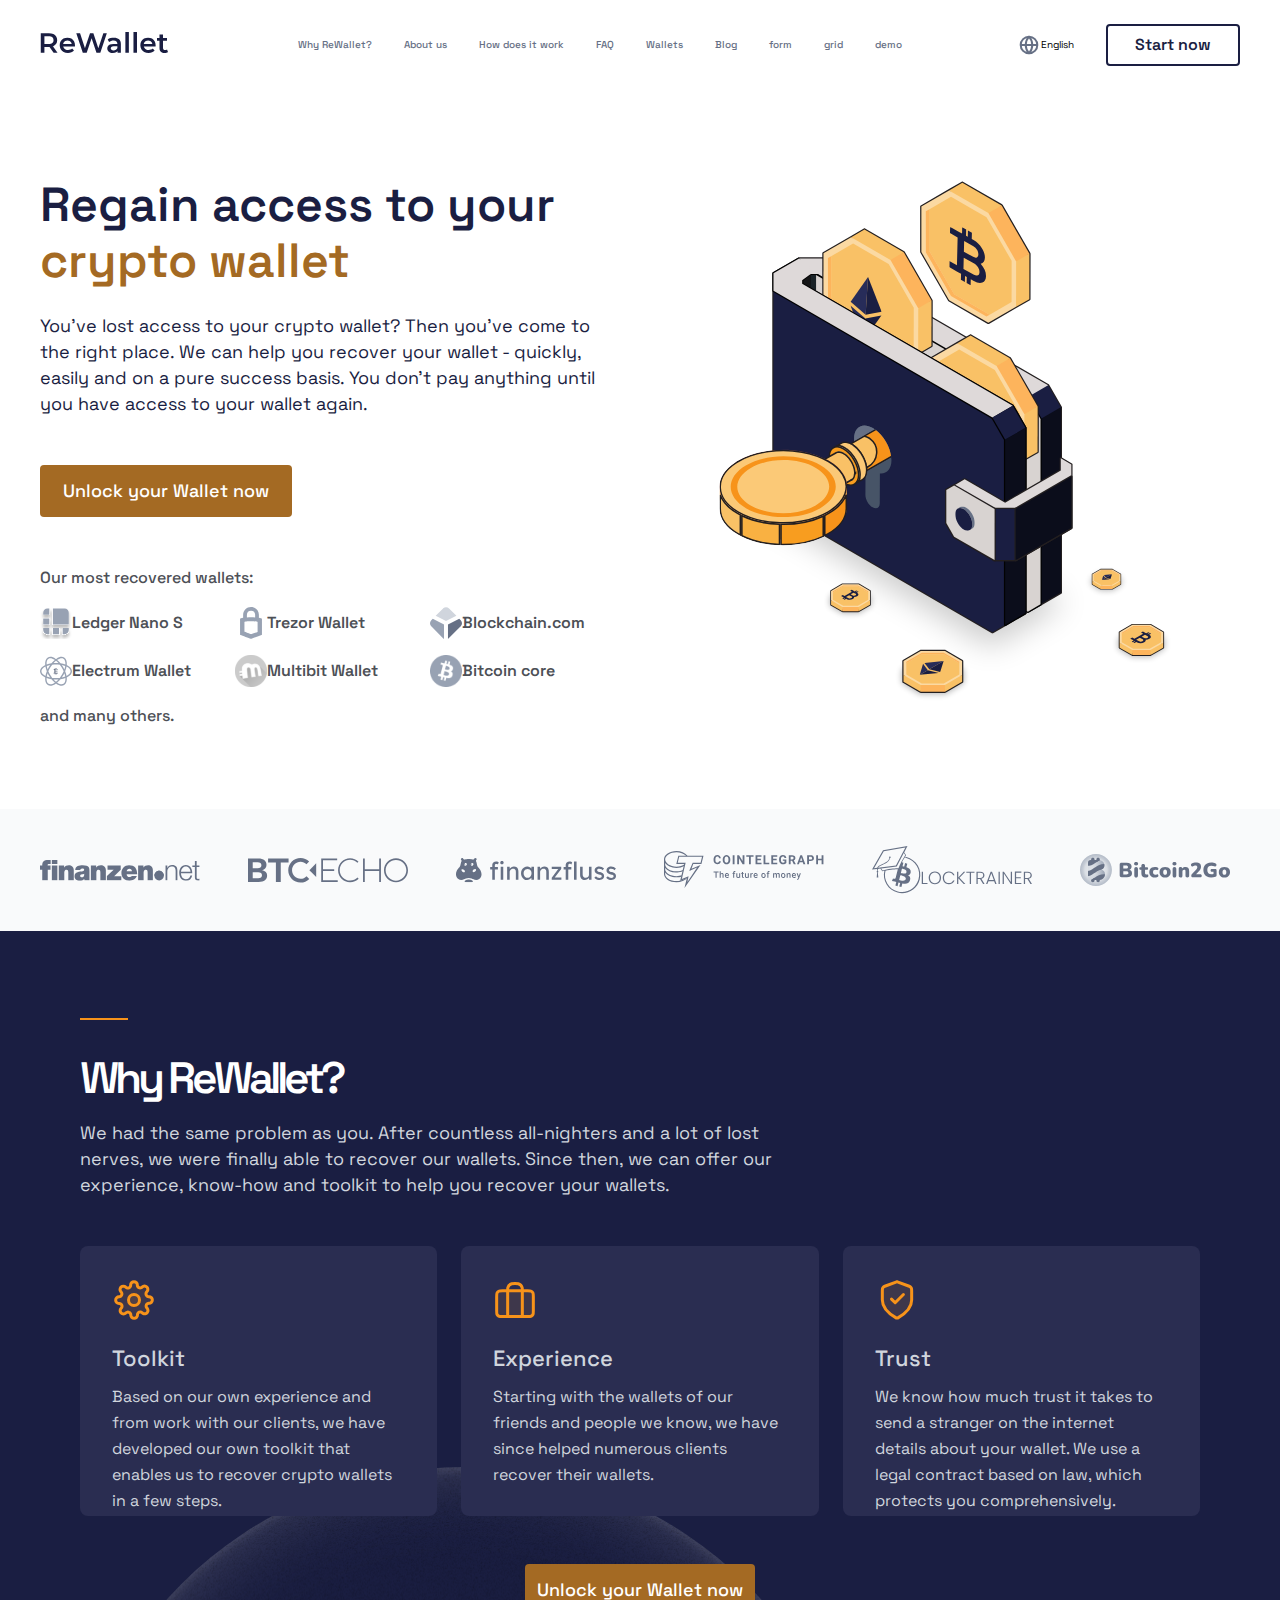
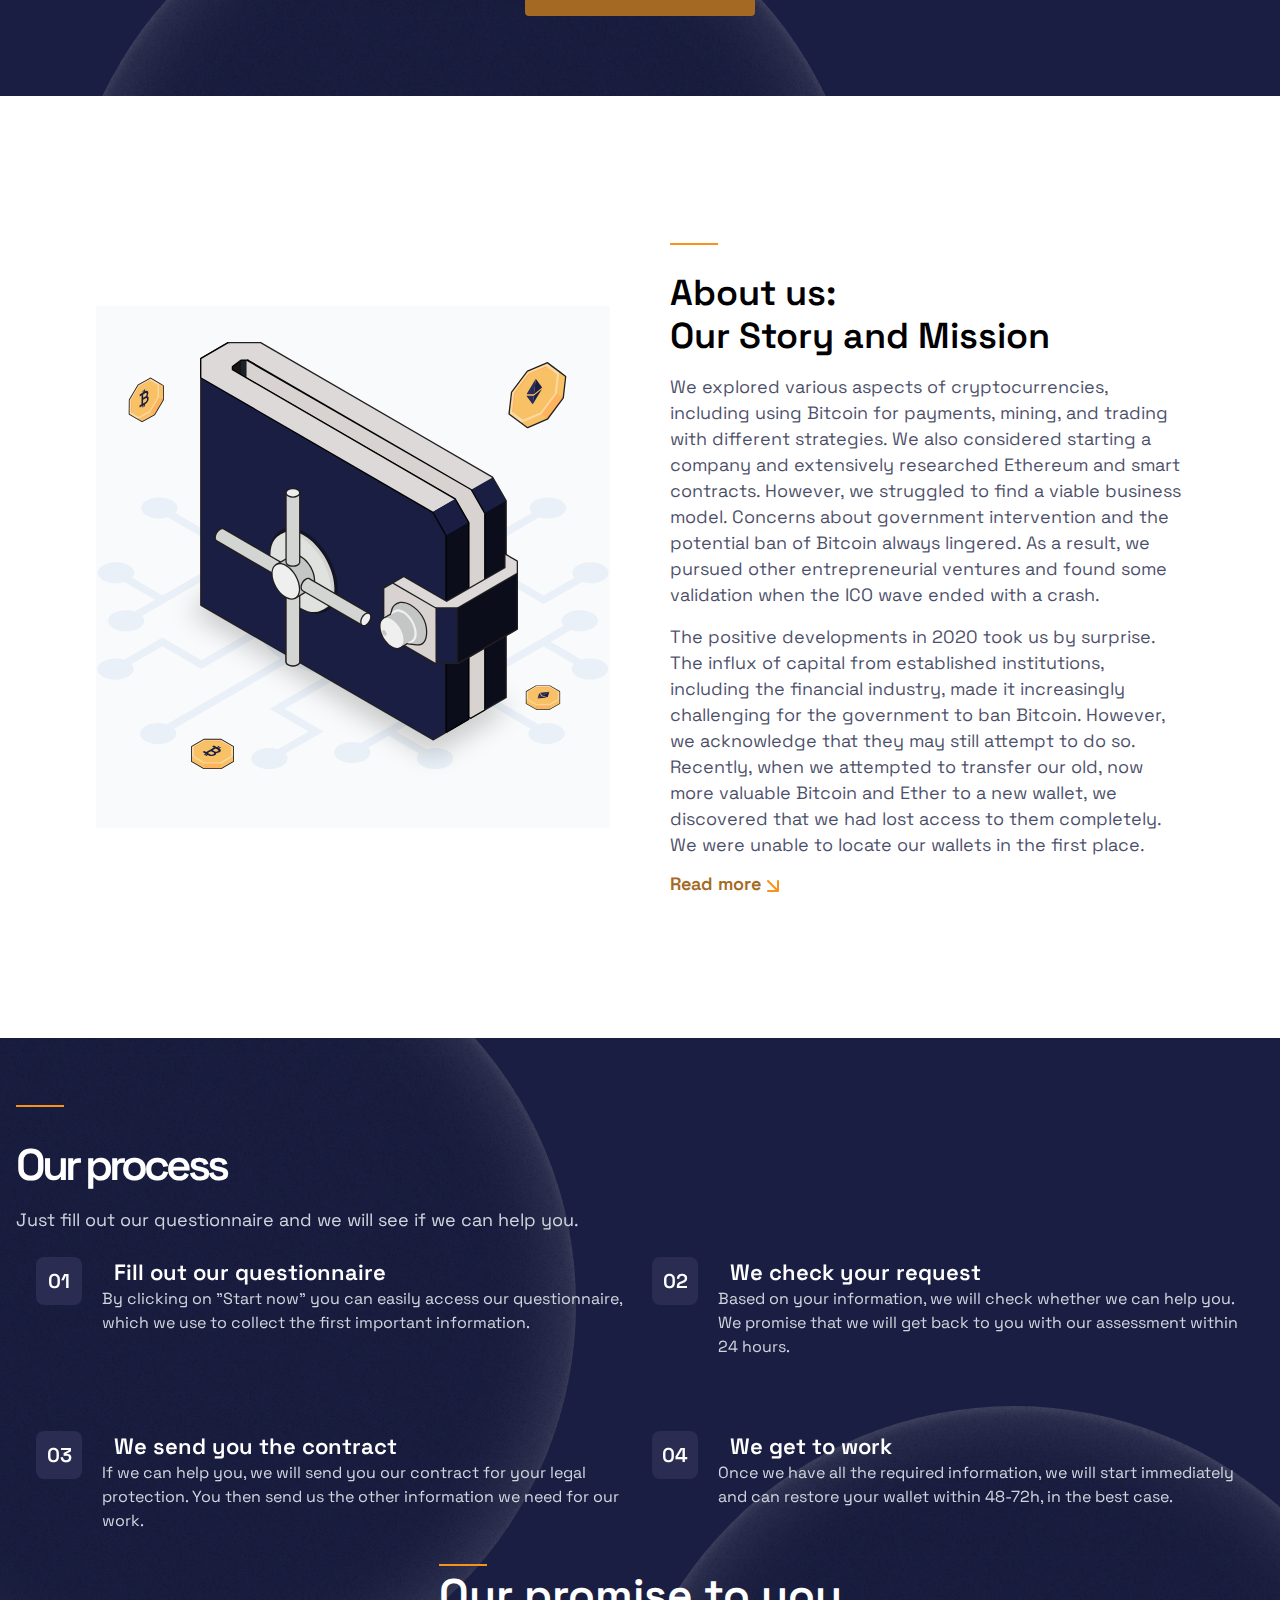
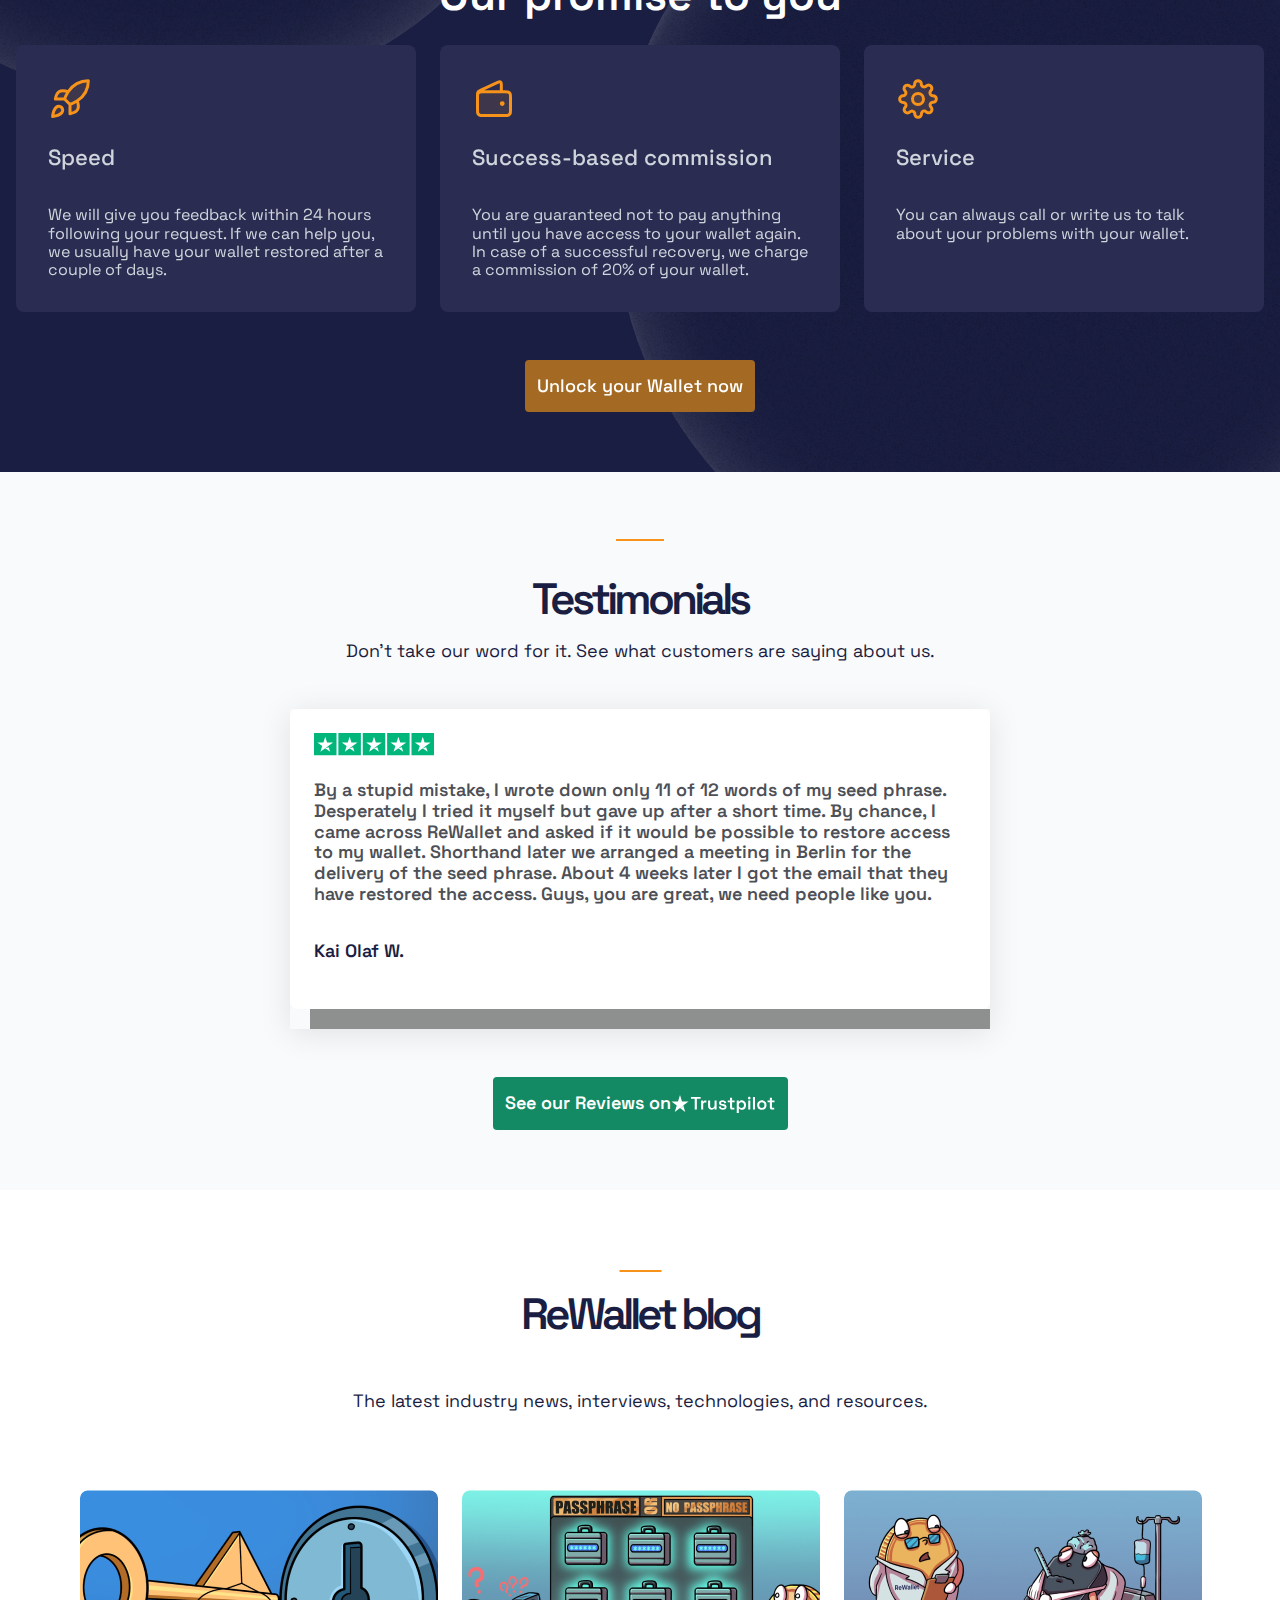
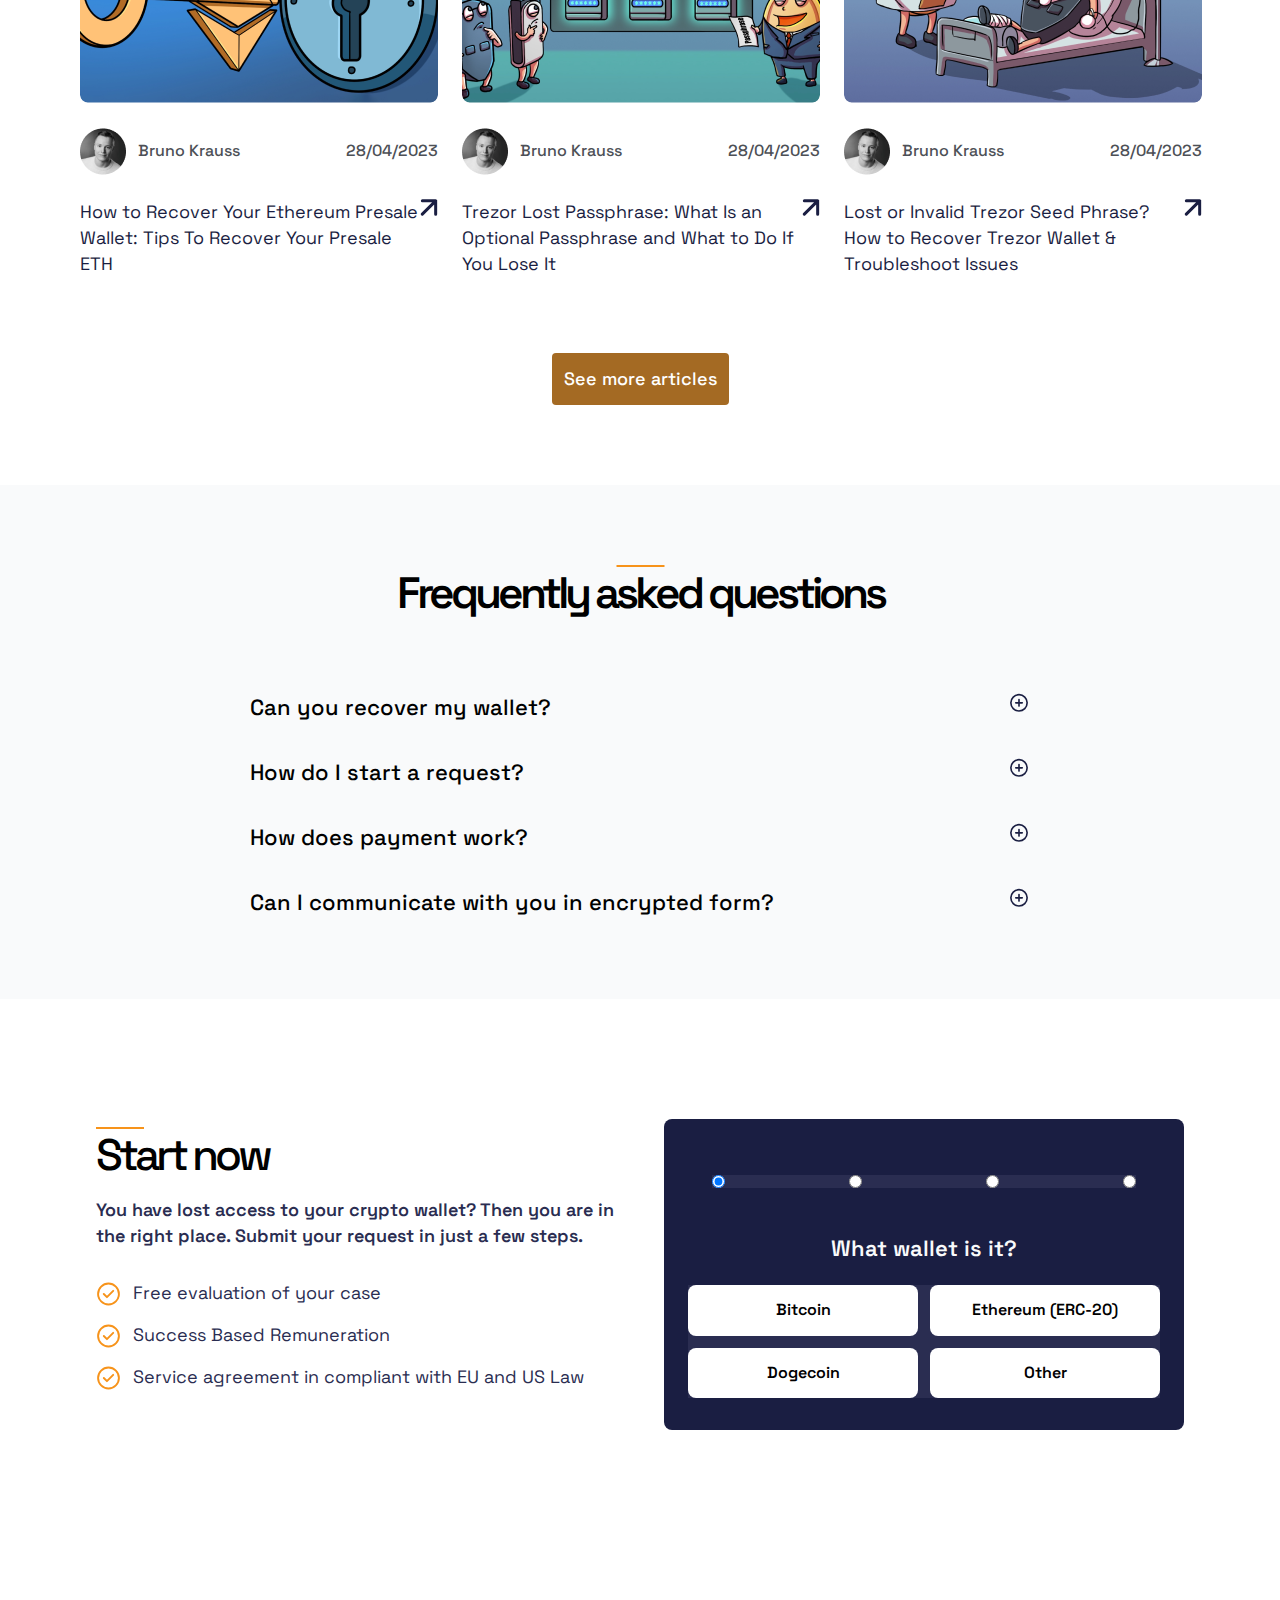
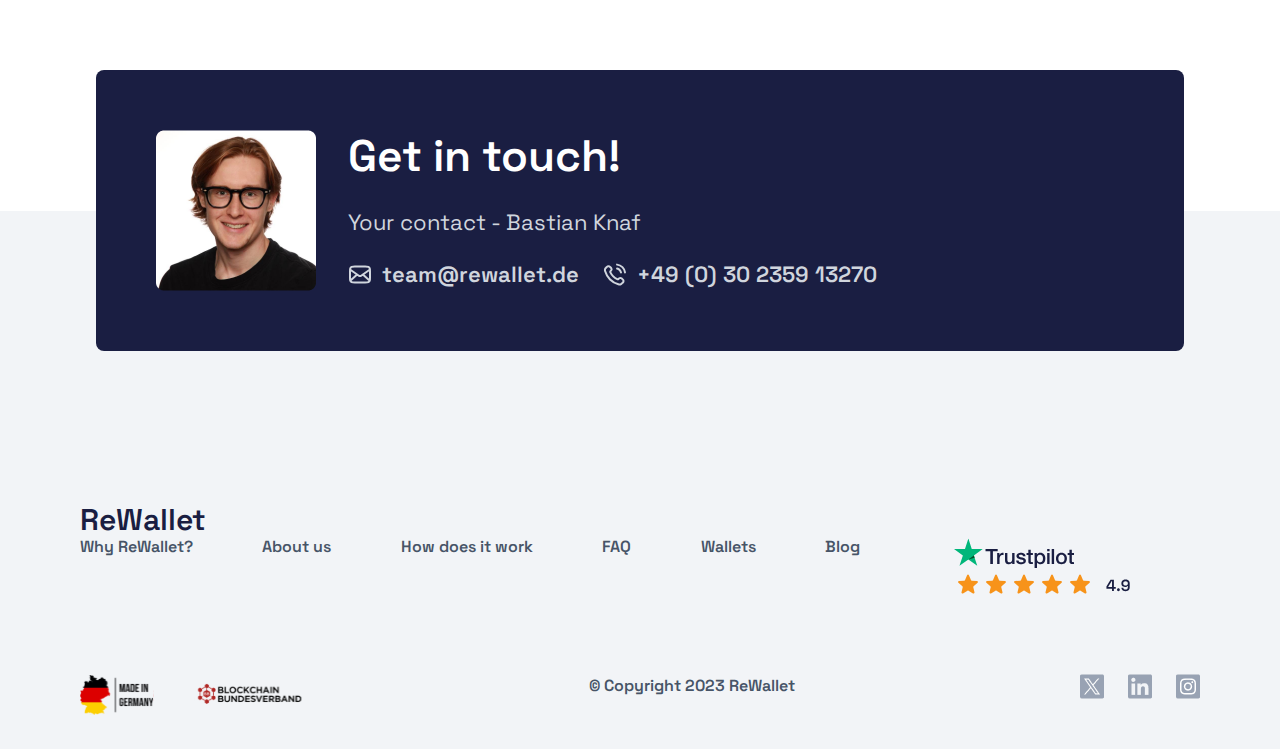
==== commit e52e542b: "add.." ====
--- a/index.html
+++ b/index.html
@@ -433,9 +433,9 @@
 
                 <article class="label_btn">
                     <label for="radio1">Bitcoin</label>
-                    <label>Ethereum (ERC-20)</label>
-                    <label>Dogecoin</label>
-                    <label>Other</label>
+                    <label for="radio1">Ethereum (ERC-20)</label>
+                    <label for="radio1">Dogecoin</label>
+                    <label for="radio1">Other</label>
                 </article>
 
 
--- a/css/style.css
+++ b/css/style.css
@@ -22,10 +22,11 @@
 }
 
 :root {
-    --bg-orange: #F7931A;
+    --bg-orange: #a46a23;
     --dark-blue: #1a1e42;
-    --text-gray: #98A2B3;
+    --text-gray: #4d5056;
     --text-dark-blue: rgba(26, 30, 66, 0.80);
+    --white: #fff;
     font-size: 62.5%;
     min-width: 373px;
     max-width: 1440px;
@@ -46,7 +47,7 @@
 
 ::selection {
     background: var(--bg-orange);
-    color: #fff;
+    color: var(--white);
     display: flex;
     justify-content: center;
 }
@@ -131,7 +132,7 @@
 }
 
 .regain_container h1 span {
-    color: #F7931A;
+    color: #a46a23;
 }
 
 .regain-text {
@@ -144,7 +145,7 @@
 
 .regain_button {
     color: #fff;
-    background-color: #F7931A;
+    background-color: #a46a23;
     display: flex;
     border-radius: 4px;
     font-size: 1.8rem;
@@ -165,7 +166,7 @@
 }
 
 .regain_subsubtitle {
-    color: #98A2B3;
+    color: #4d5056;
     font-size: 1.6rem;
     line-height: 26px;
     font-weight: 500;
@@ -193,7 +194,7 @@
 
 .logos p {
     font-size: 1.6rem;
-    color: #98A2B3;
+    color: #4d5056;
     line-height: 24px;
 }
 
@@ -297,7 +298,7 @@
 
 .btn_why {
     color: #fff;
-    background-color: #F7931A;
+    background-color: #a46a23;
     display: flex;
     border-radius: 4px;
     font-size: 1.8rem;
@@ -337,7 +338,7 @@
 }
 
 .About_our>a {
-    color: #F7931A;
+    color: #a46a23;
     font-size: 1.8rem;
     display: flex;
     flex-direction: row;
@@ -487,7 +488,7 @@
 
 .our_promise_block2>a {
     color: #fff;
-    background-color: #F7931A;
+    background-color: #a46a23;
     display: flex;
     border-radius: 4px;
     font-size: 1.8rem;
@@ -553,7 +554,7 @@
 }
 
 .rew_blog p:active {
-    color: #F7931A;
+    color: #a46a23;
 }
 
 .wrapper li {
@@ -572,7 +573,7 @@
 }
 
 .wrapper p {
-    color: #98A2B3;
+    color: #4d5056;
     font-size: 1.8rem;
     height: 390px;
 }
@@ -583,7 +584,7 @@
 }
 
 .star_button {
-    background-color: #00B67A;
+    background-color: #138a63;
     display: flex;
     padding: 12px;
     align-items: center;
@@ -650,7 +651,7 @@
 
 .rewallet-ul__ava p {
     text-align: center;
-    color: #98A2B3;
+    color: #4d5056;
     font-size: 1.6rem;
     font-weight: 500;
     padding: 11px 0;
@@ -681,7 +682,7 @@
 
 .reg-discrbtn {
     color: #fff;
-    background-color: #F7931A;
+    background-color: #a46a23;
     display: flex;
     border-radius: 4px;
     font-size: 1.8rem;
@@ -852,7 +853,7 @@
 }
 
 .contacts label:hover {
-    background-color: #F7931A;
+    background-color: #a46a23;
     transition: 0.5s;
 }
 
@@ -932,7 +933,7 @@
 }
 
 .getin__list a:hover {
-    color: #F7931A;
+    color: #a46a23;
 }
 
 .footer_container {
@@ -958,7 +959,7 @@
 }
 
 .footer_links a:hover {
-    color: #F7931A;
+    color: #a46a23;
 }
 
 .footer_links li {
@@ -1072,7 +1073,7 @@
         border-radius: 4px;
         color: #1A1E42;
         font-size: 1.6rem;
-        font-family: 700;
+        font-weight: 700;
     }
     .navbar {
         display: flex;
@@ -1083,10 +1084,10 @@
     }
     .navbar>a {
         color: rgba(102, 112, 133, 1);
-        font-family: 500;
+        font-weight: 500;
     }
     .navbar a:hover {
-        color: #F7931A;
+        color: #a46a23;
         transition: 1s;
         cursor: pointer;
         border: none;
@@ -1098,8 +1099,8 @@
         gap: 2px;
     }
     .header_btns a:hover {
-        color: #F7931A;
-        border-color: #F7931A;
+        color: #a46a23;
+        border-color: #a46a23;
         transition: 1s;
     }
     .header__button-menu {
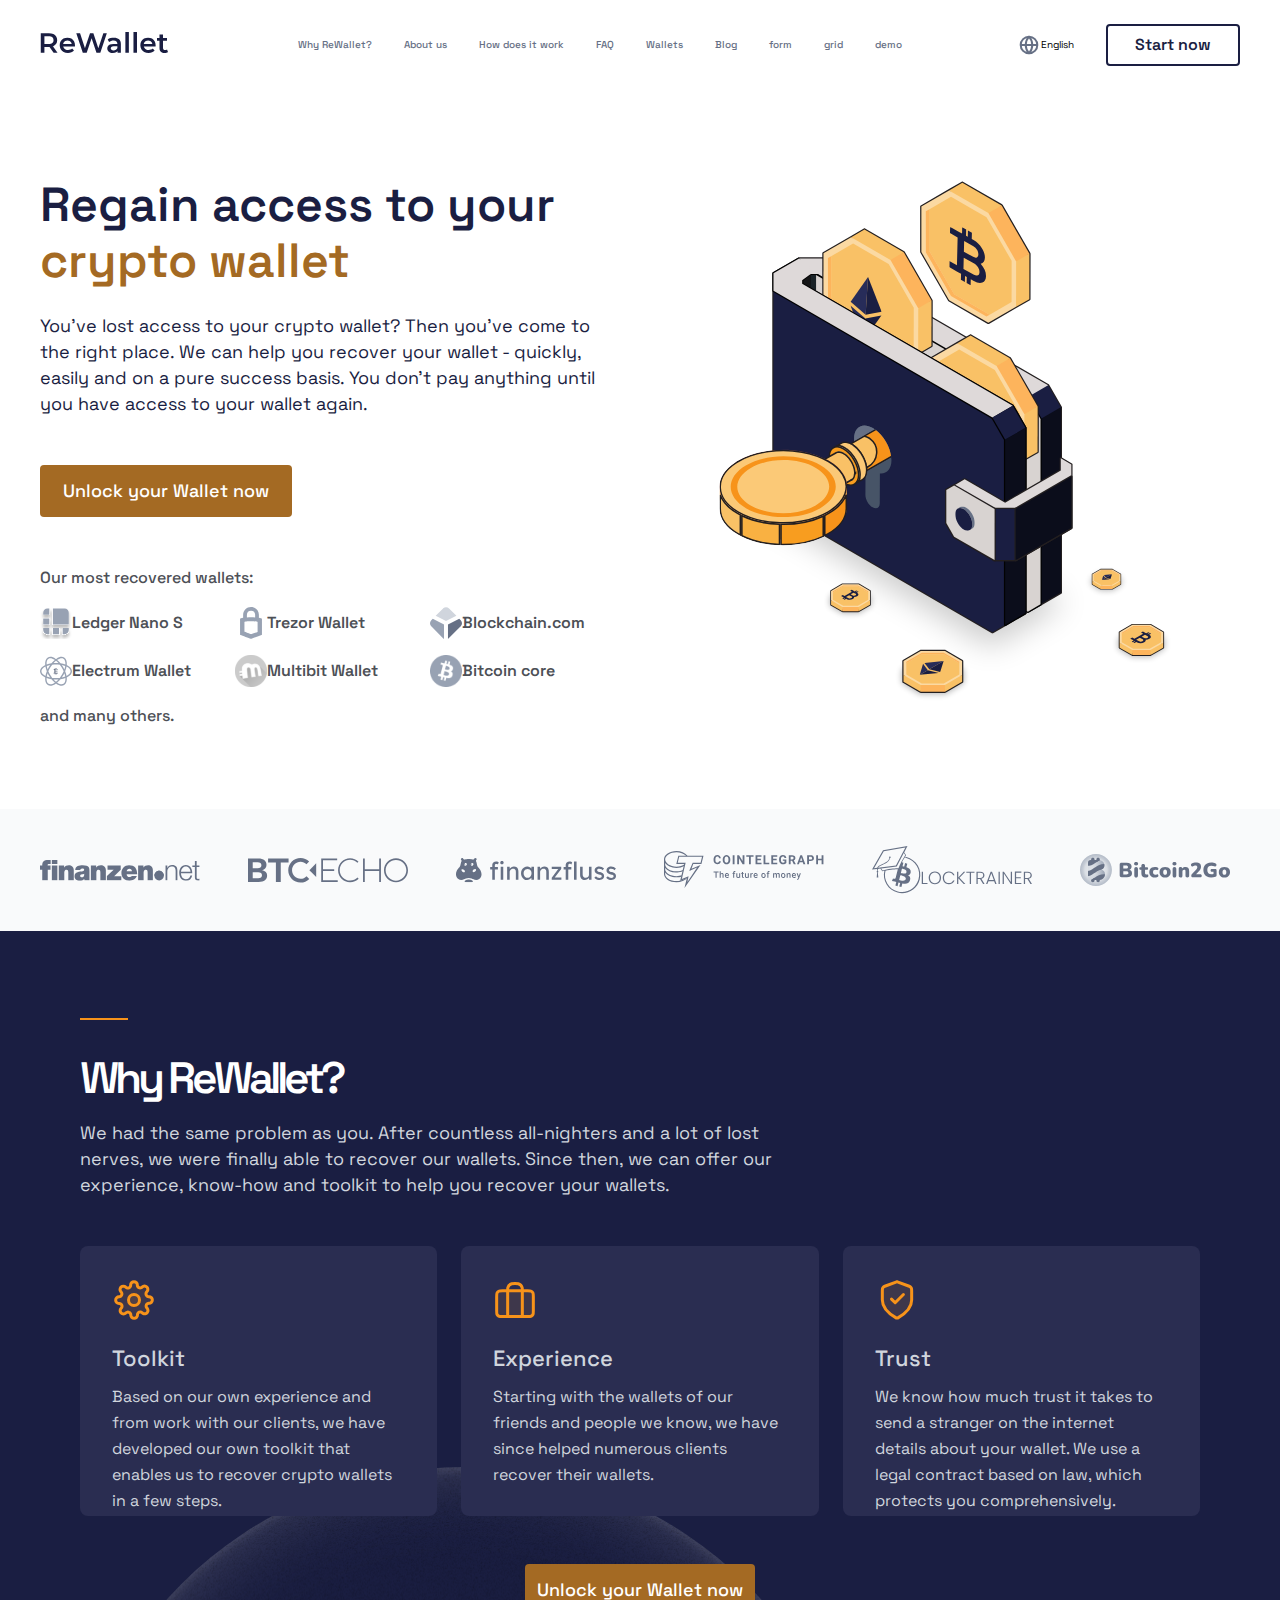
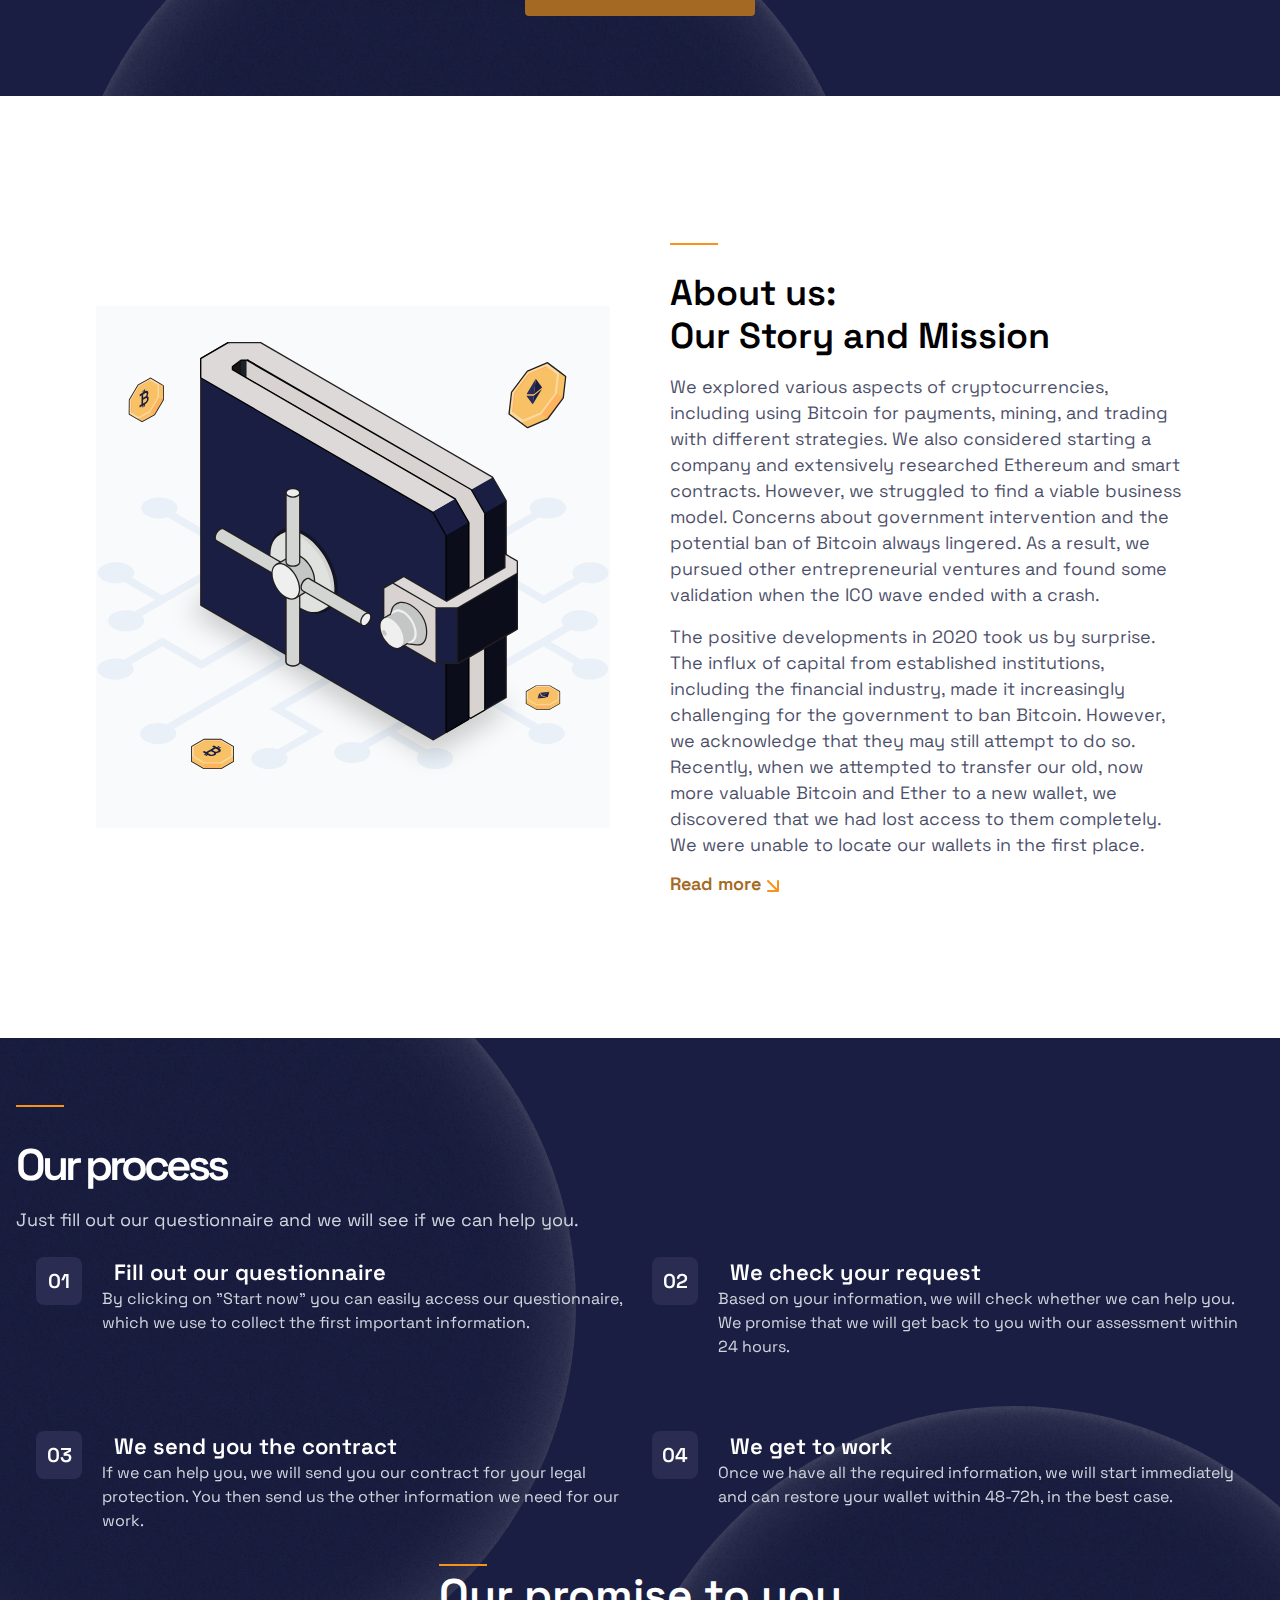
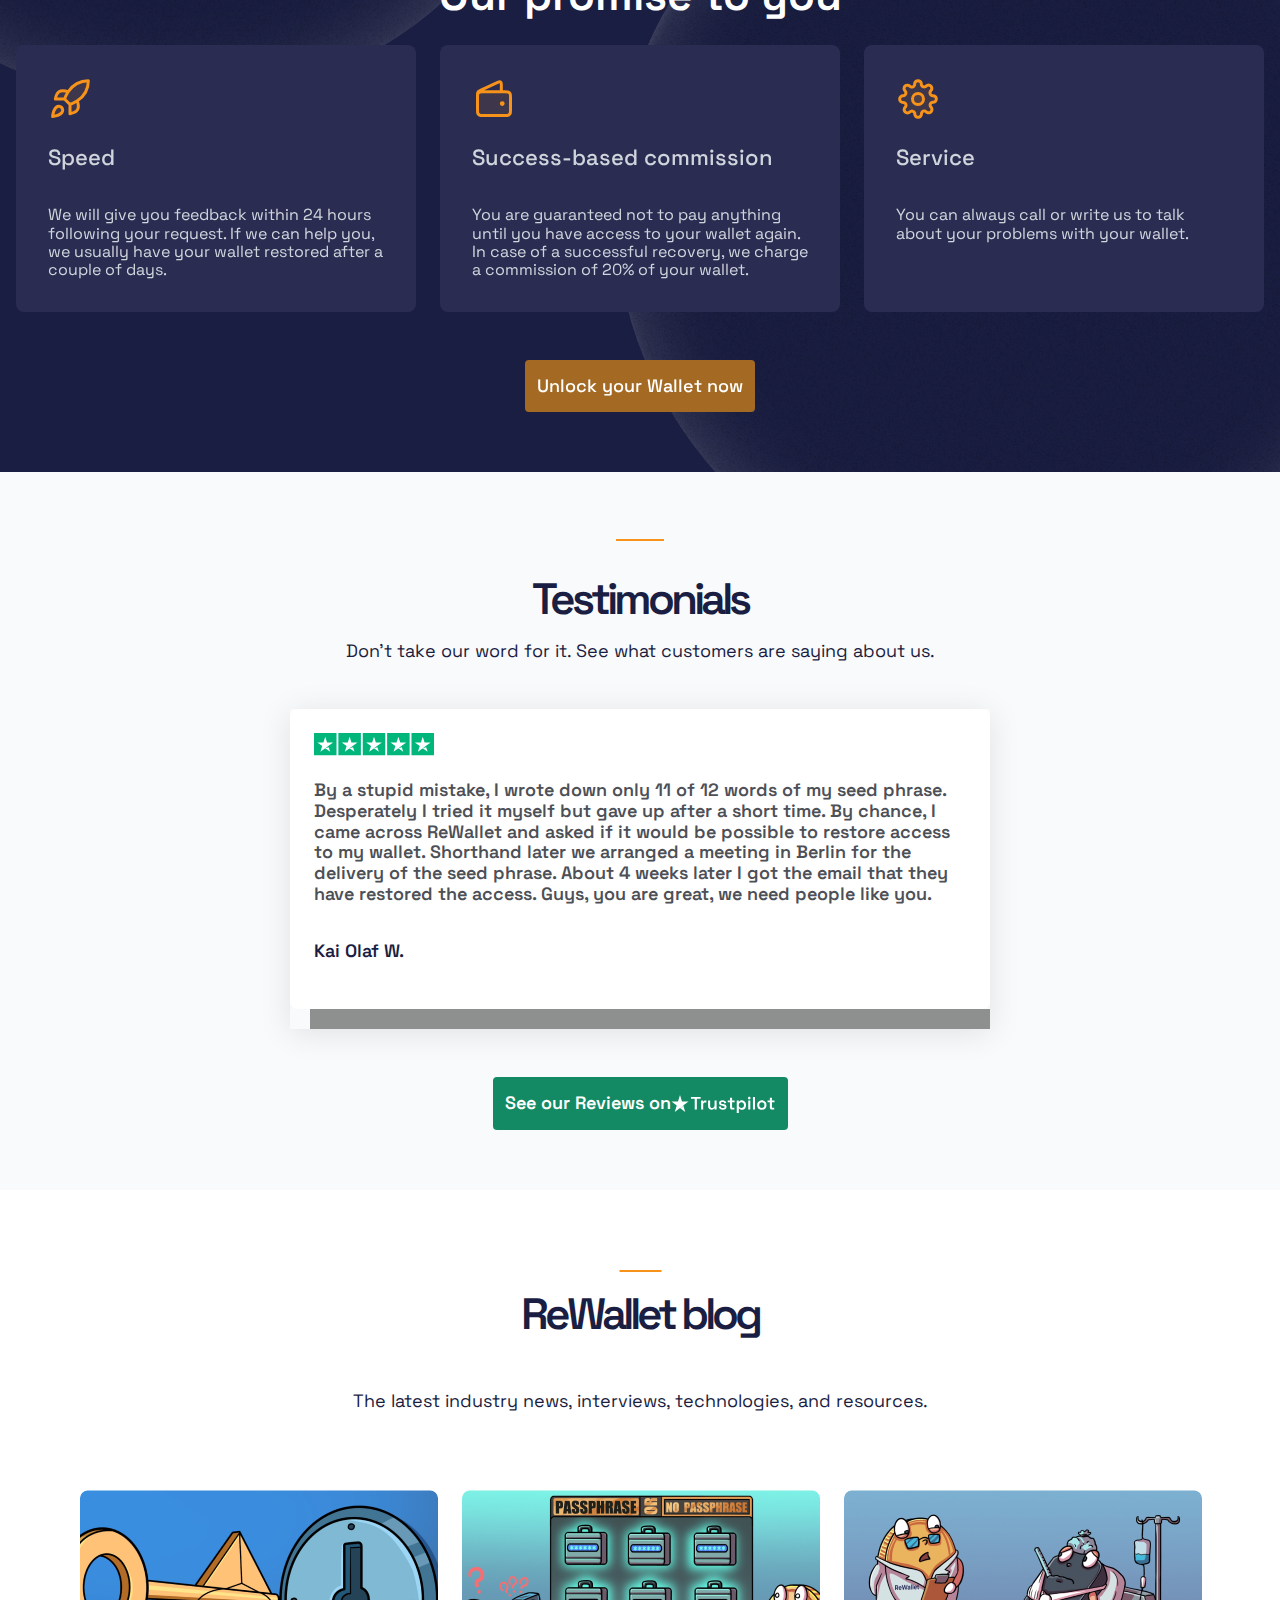
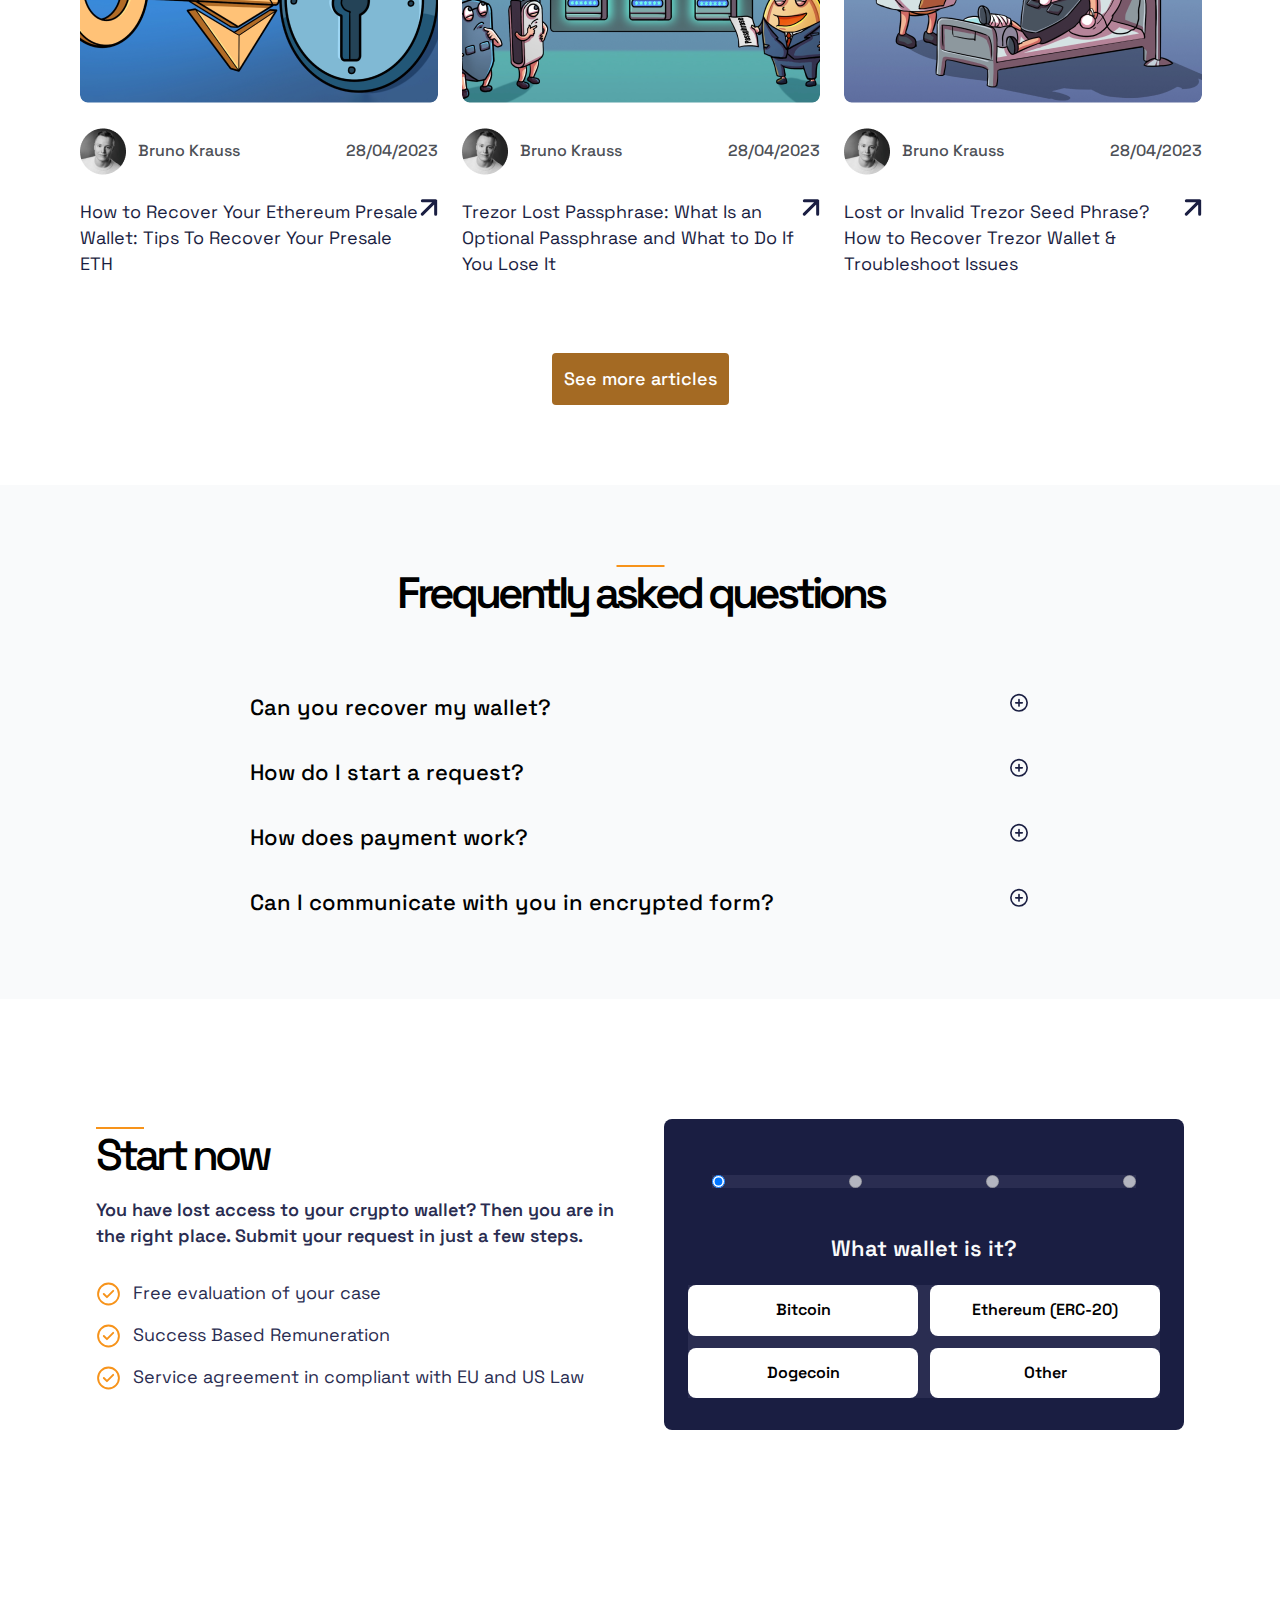
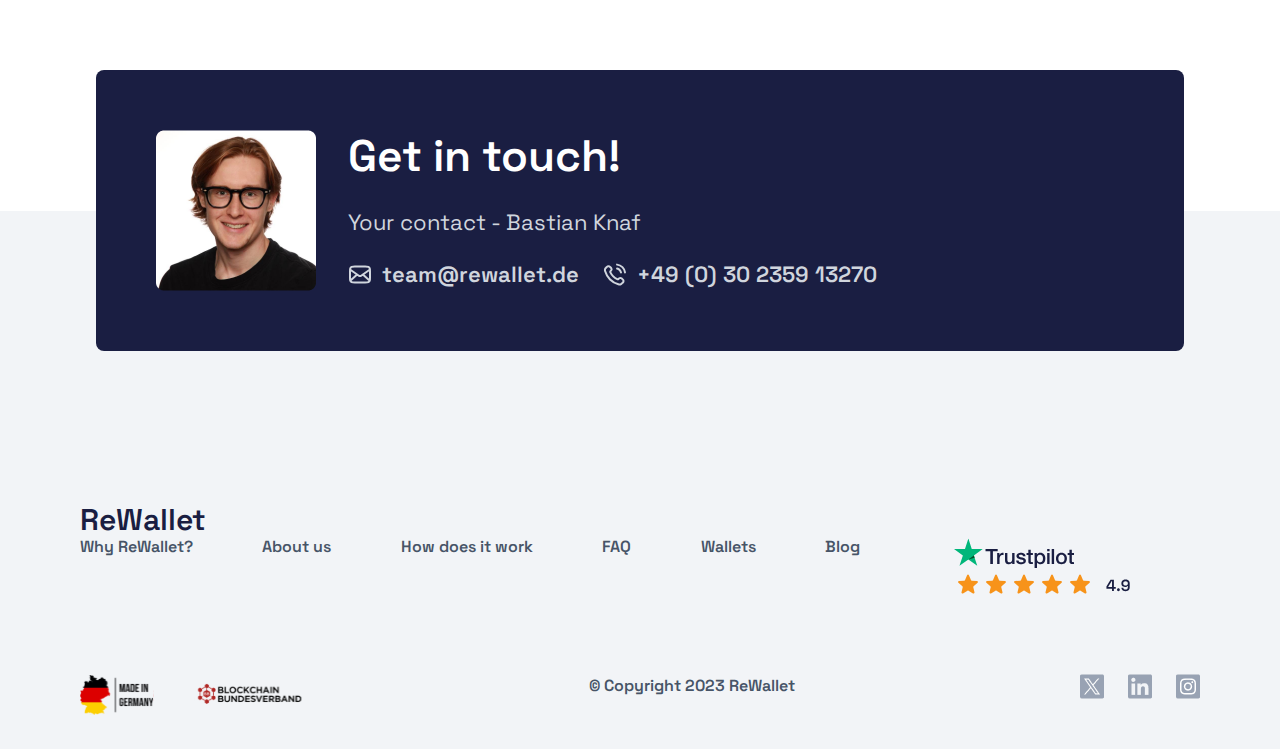
==== commit 1957a342: "fin" ====
--- a/index.html
+++ b/index.html
@@ -146,7 +146,7 @@
                     The positive developments in 2020 took us by surprise. The influx of capital from established institutions, including the financial industry, made it increasingly challenging for the government to ban Bitcoin. However, we acknowledge that they may still
                     attempt to do so. Recently, when we attempted to transfer our old, now more valuable Bitcoin and Ether to a new wallet, we discovered that we had lost access to them completely. We were unable to locate our wallets in the first place.
                 </p>
-                <a href="#">Read more<img src="./img/show_more.svg" alt="show_more"></a>
+                <a href="#">Read more<img src="./img/show_more.svg" alt=""></a>
             </div>
         </section>
 
@@ -295,7 +295,7 @@
                     </ul>
                     <a href="#">
                         <p class="rewallet__item"> How to Recover Your Ethereum Presale Wallet: Tips To Recover Your Presale ETH
-                            <img src="./img/arrow_Icon.svg" alt="arrow">
+                            <img src="./img/arrow_Icon.svg" alt="">
                         </p>
                     </a>
                 </li>
@@ -311,7 +311,7 @@
                         </li>
                     </ul>
                     <a href="">
-                        <p class="rewallet__item">Trezor Lost Passphrase: What Is an Optional Passphrase and What to Do If You Lose It <img src="./img/arrow_Icon.svg" alt="arrow" class="arrow">
+                        <p class="rewallet__item">Trezor Lost Passphrase: What Is an Optional Passphrase and What to Do If You Lose It <img src="./img/arrow_Icon.svg" alt="">
                         </p>
                     </a>
                 </li>
@@ -329,7 +329,7 @@
                     <a href="">
                         <p class="rewallet__item">
                             Lost or Invalid Trezor Seed Phrase? How to Recover Trezor Wallet & Troubleshoot Issues
-                            <img src="./img/arrow_Icon.svg" alt="arrow">
+                            <img src="./img/arrow_Icon.svg" alt="">
                         </p>
                     </a>
                 </li>
@@ -422,21 +422,20 @@
                 </div>
             </div>
             <div class="contacts">
-
                 <div class="cintacts_inp">
                     <input id="radio1" type="radio" name="radio" value="1" checked>
-                    <input id="radio2" type="radio" name="radio" value="2">
-                    <input id="radio3" type="radio" name="radio" value="3">
-                    <input id="radio4" type="radio" name="radio" value="4">
+                    <input id="radio2" type="radio" name="radio" value="2" disabled>
+                    <input id="radio3" type="radio" name="radio" value="3" disabled>
+                    <input id="radio4" type="radio" name="radio" value="4" disabled>
                 </div>
                 <h3 class="subtitle_grid">What wallet is it?</h3>
-
                 <article class="label_btn">
                     <label for="radio1">Bitcoin</label>
-                    <label for="radio1">Ethereum (ERC-20)</label>
-                    <label for="radio1">Dogecoin</label>
-                    <label for="radio1">Other</label>
+                    <label for="radio2">Ethereum (ERC-20)</label>
+                    <label for="radio3">Dogecoin</label>
+                    <label for="radio4">Other</label>
                 </article>
+            </div>
 
 
             </div>
--- a/css/style.css
+++ b/css/style.css
@@ -584,7 +584,7 @@
 }
 
 .star_button {
-    background-color: #138a63;
+    background-color: rgb(19, 138, 99);
     display: flex;
     padding: 12px;
     align-items: center;
@@ -593,7 +593,7 @@
 
 .star_button>p {
     font-size: 1.8rem;
-    color: #FFFFFF;
+    color: rgb(255, 255, 255);
 }
 
 .testimonials_rew {
